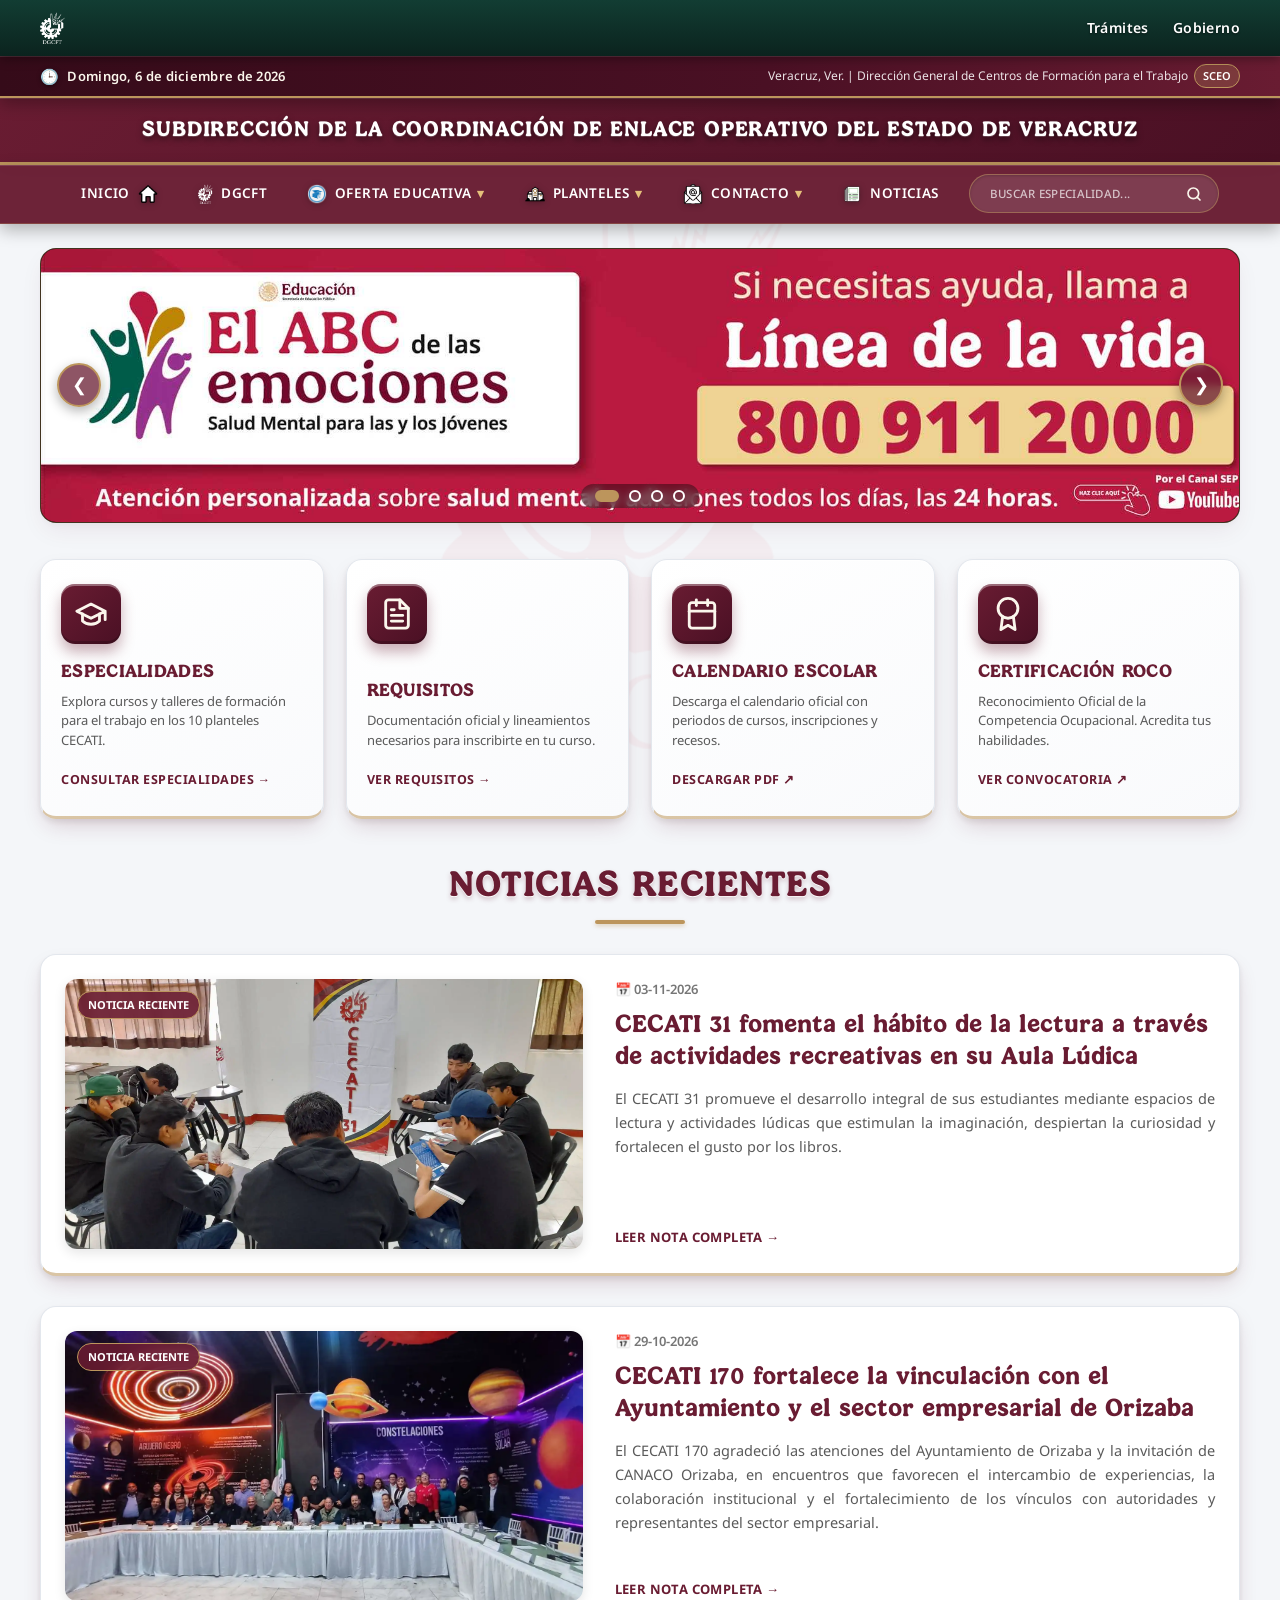
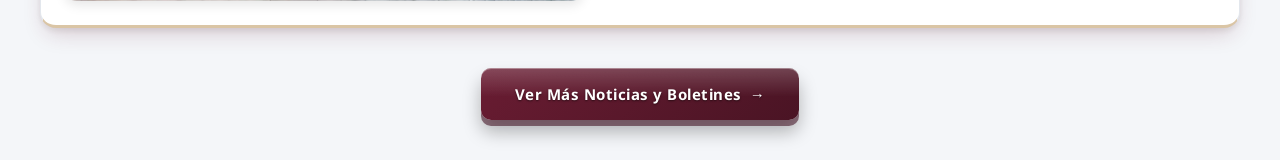
==== index.html @ ff3cc171 "Change certification PDF link to ROCO.pdf Updated the certification link from 'ROCO_2025.pdf' to 'RO" ====
<!DOCTYPE html>
<html lang="es">
<head>
    <!-- Google tag (gtag.js) -->
    <script async src="https://www.googletagmanager.com/gtag/js?id=G-FV0WM3D19C"></script>
    <script>
      window.dataLayer = window.dataLayer || [];
      function gtag(){dataLayer.push(arguments);}
      gtag('js', new Date());
      gtag('config', 'G-FV0WM3D19C', { cookie_domain: window.location.hostname });
    </script>

    <meta charset="UTF-8">
    <meta name="viewport" content="width=device-width, initial-scale=1.0">
    <meta http-equiv="Cache-Control" content="no-cache, no-store, must-revalidate">
    <meta http-equiv="Pragma" content="no-cache">
    <meta http-equiv="Expires" content="0">

    <title>SCEO Veracruz | Sitio Oficial</title>

    <meta name="description" content="Sitio oficial de la Subdirección de la Coordinación de Enlace Operativo del Estado de Veracruz. CECATI, especialidades, requisitos de inscripción, calendario escolar, boletines y capacitación para el trabajo.">
    <meta name="keywords" content="SCEO Veracruz, Subdirección de Enlace Operativo, CECATI Veracruz, DGCFT, capacitación para el trabajo, cursos Veracruz, educación tecnológica, Veracruz">
    <meta name="author" content="SCEO Veracruz">
    <meta name="robots" content="index,follow,max-image-preview:large,max-snippet:-1,max-video-preview:-1">
    <link rel="canonical" href="https://sceoveracruz.github.io/">

    <meta property="og:type" content="website">
    <meta property="og:title" content="SCEO Veracruz DGCFT | Sitio Oficial">
    <meta property="og:description" content="Sitio oficial de la Subdirección de Enlace Operativo del Estado de Veracruz.">
    <meta property="og:url" content="https://sceoveracruz.github.io/">
    <meta property="og:site_name" content="SCEO Veracruz DGCFT">

    <meta name="twitter:card" content="summary_large_image">
    <meta name="twitter:title" content="SCEO Veracruz">
    <meta name="twitter:description" content="Sitio oficial de la Subdirección de Enlace Operativo del Estado de Veracruz.">

    <meta name="theme-color" content="#611232">
    <meta name="google-site-verification" content="pKzd6z1WTxW-ym2IlUYJaFgnrPViqKvDBtAMpAHaPww">

    <link rel="icon" href="imagenes/favicon.ico">
    <link href="https://framework-gb.cdn.gob.mx/gm/v3/assets/images/favicon.ico" rel="shortcut icon">

    <!-- Tipografía institucional del SND: Noto Sans (cuerpo). Patria se reserva para encabezados con la clase .patria -->
    <link href="https://fonts.googleapis.com/css2?family=Noto+Sans:ital,wght@0,400;0,500;0,600;0,700;0,800;1,400&display=swap" rel="stylesheet">

    <!-- Estilos 3D Maestros Unificados -->
    <script>document.write('<link rel="stylesheet" href="css/index.css?v='+Math.floor(Date.now()/60000)+'">');</script>
    <script>document.write('<link rel="stylesheet" href="css/efectos-3d.css?v='+Math.floor(Date.now()/60000)+'">');</script>

    <script type="application/ld+json">
    {
        "@context":"https://schema.org",
        "@type":"GovernmentOrganization",
        "name":"SCEO Veracruz",
        "alternateName":"Subdirección de Enlace Operativo del Estado de Veracruz",
        "url":"https://sceoveracruz.github.io/",
        "logo":"https://sceoveracruz.github.io/imagenes/DGCFT.png"
    }
    </script>
</head>

<body>
    <!-- 0. Barra Fallback de Gobierno de México (Accesible y sin empalmes) -->
    <header class="gobmx-header-fallback" id="gobmx-header-fallback">
        <div class="gobmx-container">
            <a href="https://www.gob.mx/" target="_blank" rel="noopener" class="gobmx-brand">
                <img src="https://framework-gb.cdn.gob.mx/gm/v3/assets/images/gobmxlogo.svg" alt="Gobierno de México" onerror="this.onerror=null; this.src='imagenes/DGCFTB.png';">
            </a>
            <div class="gobmx-links">
                <a href="https://www.gob.mx/tramites" target="_blank" rel="noopener">Trámites</a>
                <a href="https://www.gob.mx/gobierno" target="_blank" rel="noopener">Gobierno</a>
            </div>
        </div>
    </header>

    <!-- 1. Barra Institucional de la Fecha (Posicionada debajo de Gob.mx, CERO empalmes) -->
    <div class="barra-fecha" id="barra-fecha">
        <div class="barra-fecha-container">
            <div class="fecha-hoy">
                <span class="icono-reloj">🕒</span>
                <span id="fecha-texto-dinamica">Cargando fecha...</span>
            </div>
            <div class="institucion-sede">
                <span>Veracruz, Ver. | Dirección General de Centros de Formación para el Trabajo</span>
                <span class="badge-estado">SCEO</span>
            </div>
        </div>
    </div>

    <!-- 2. Banner de Subdirección (Cabecera 3D) -->
    <div class="nav-subtitle">
        <h1>SUBDIRECCIÓN DE LA COORDINACIÓN DE ENLACE OPERATIVO DEL ESTADO DE VERACRUZ</h1>
    </div>

    <!-- 3. Barra de Navegación Principal (Con Dropdowns Persistentes y Visibles) -->
    <nav class="nav-main" aria-label="Navegación principal">
        <ul>
            <li>
                <a href="index.html" onclick="if(window.mostrarInicio){ window.mostrarInicio(); return false; }">
                    <div class="nav-item-with-icon">
                        <span>INICIO</span>
                        <img src="imagenes/inicio.png" alt="INICIO" class="nav-icon">
                    </div>
                </a>
            </li>
            <li>
                <a href="https://www.dgcft.sems.gob.mx/" target="_blank" rel="noopener">
                    <div class="nav-item-with-icon">
                        <img src="imagenes/DGCFTB.png" alt="DGCFT" class="nav-icon">
                        <span>DGCFT</span>
                    </div>
                </a>
            </li>

            <!-- OFERTA EDUCATIVA -->
            <li class="dropdown">
                <a href="#" class="dropdown-toggle" role="button" aria-haspopup="true" aria-expanded="false">
                    <div class="nav-item-with-icon">
                        <img src="imagenes/oferta.png" alt="OFERTA EDUCATIVA" class="nav-icon">
                        <span>OFERTA EDUCATIVA</span>
                    </div>
                </a>
                <!-- site.js llenará este menú dinámicamente en todas las páginas -->
                <ul class="dropdown-menu"></ul>
            </li>

            <!-- PLANTELES — site.js llena el menú dinámicamente en todas las páginas -->
            <li class="dropdown">
                <a href="#" class="dropdown-toggle" role="button" aria-haspopup="true" aria-expanded="false">
                    <div class="nav-item-with-icon">
                        <img src="imagenes/planteles.png" alt="PLANTELES" class="nav-icon">
                        <span>PLANTELES</span>
                    </div>
                </a>
                <ul class="dropdown-menu"></ul>
            </li>

            <!-- CONTACTO — site.js llena el menú dinámicamente en todas las páginas -->
            <li class="dropdown">
                <a href="#" class="dropdown-toggle" role="button" aria-haspopup="true" aria-expanded="false">
                    <div class="nav-item-with-icon">
                        <img src="imagenes/contacto.png" alt="CONTACTO" class="nav-icon">
                        <span>CONTACTO</span>
                    </div>
                </a>
                <ul class="dropdown-menu"></ul>
            </li>

            <!-- NOTICIAS -->
            <li id="nav-noticias">
                <a href="boletines.html">
                    <div class="nav-item-with-icon">
                        <img src="imagenes/noticias.png" alt="NOTICIAS" class="nav-icon">
                        <span>NOTICIAS</span>
                    </div>
                </a>
            </li>

            <!-- BUSCADOR -->
            <li class="search-container">
                <div class="search-box">
                    <input type="text" id="busqueda-especialidad" placeholder="BUSCAR ESPECIALIDAD..." autocomplete="off">
                    <button type="button" id="search-btn" aria-label="Buscar">
                        <svg width="16" height="16" viewBox="0 0 24 24" fill="none" stroke="currentColor" stroke-width="2.5" stroke-linecap="round" stroke-linejoin="round">
                            <circle cx="11" cy="11" r="8"></circle>
                            <path d="m21 21-4.35-4.35"></path>
                        </svg>
                    </button>
                </div>
                <div id="search-results" class="search-results" style="display: none;"></div>
            </li>
        </ul>
    </nav>

    <!-- 4. Marquesina Carousel Hero (100% Despejada y Visible) -->
    <div class="banner-marquesina-wrapper">
        <div class="banner-marquesina" id="banner-marquesina"></div>
    </div>

    <!-- 5. RECUADROS DE ACCESO RÁPIDO (Debajo de la Marquesina, CERO obstrucción) -->
    <section class="seccion-accesos-rapidos seccion-visible" id="seccion-accesos-rapidos">
        <div class="accesos-grid">
            <!-- 1. Especialidades -->
            <div class="tarjeta-acceso" onclick="window.mostrarEspecialidades();" role="button" tabindex="0">
                <div class="tarjeta-acceso-icono">
                    <svg width="34" height="34" viewBox="0 0 24 24" fill="none" stroke="currentColor" stroke-width="2" stroke-linecap="round" stroke-linejoin="round">
                        <path d="M22 10v6M2 10l10-5 10 5-10 5z"/>
                        <path d="M6 12v5c3 3 9 3 12 0v-5"/>
                    </svg>
                </div>
                <div class="tarjeta-acceso-info">
                    <h3>ESPECIALIDADES</h3>
                    <p>Explora cursos y talleres de formación para el trabajo en los 10 planteles CECATI.</p>
                    <span class="tarjeta-acceso-btn">Consultar Especialidades →</span>
                </div>
            </div>

            <!-- 2. Requisitos de Inscripción -->
            <div class="tarjeta-acceso" onclick="window.mostrarRequisitos();" role="button" tabindex="0">
                <div class="tarjeta-acceso-icono">
                    <svg width="34" height="34" viewBox="0 0 24 24" fill="none" stroke="currentColor" stroke-width="2" stroke-linecap="round" stroke-linejoin="round">
                        <path d="M14 2H6a2 2 0 0 0-2 2v16a2 2 0 0 0 2 2h12a2 2 0 0 0 2-2V8z"/>
                        <polyline points="14 2 14 8 20 8"/>
                        <line x1="16" y1="13" x2="8" y2="13"/>
                        <line x1="16" y1="17" x2="8" y2="17"/>
                        <polyline points="10 9 9 9 8 9"/>
                    </svg>
                </div>
                <div class="tarjeta-acceso-info">
                    <h3>REQUISITOS</h3>
                    <p>Documentación oficial y lineamientos necesarios para inscribirte en tu curso.</p>
                    <span class="tarjeta-acceso-btn">Ver Requisitos →</span>
                </div>
            </div>

            <!-- 3. Calendario Escolar -->
            <a class="tarjeta-acceso" href="Calendario_Escolar.pdf" target="_blank" rel="noopener">
                <div class="tarjeta-acceso-icono">
                    <svg width="34" height="34" viewBox="0 0 24 24" fill="none" stroke="currentColor" stroke-width="2" stroke-linecap="round" stroke-linejoin="round">
                        <rect x="3" y="4" width="18" height="18" rx="2" ry="2"/>
                        <line x1="16" y1="2" x2="16" y2="6"/>
                        <line x1="8" y1="2" x2="8" y2="6"/>
                        <line x1="3" y1="10" x2="21" y2="10"/>
                    </svg>
                </div>
                <div class="tarjeta-acceso-info">
                    <h3>CALENDARIO ESCOLAR</h3>
                    <p>Descarga el calendario oficial con periodos de cursos, inscripciones y recesos.</p>
                    <span class="tarjeta-acceso-btn">Descargar PDF ↗</span>
                </div>
            </a>

            <!-- 4. Certificación  -->
            <a class="tarjeta-acceso" href="ROCO.pdf" target="_blank" rel="noopener">
                <div class="tarjeta-acceso-icono">
                    <svg width="34" height="34" viewBox="0 0 24 24" fill="none" stroke="currentColor" stroke-width="2" stroke-linecap="round" stroke-linejoin="round">
                        <circle cx="12" cy="8" r="7"/>
                        <polyline points="8.21 13.89 7 23 12 20 17 23 15.79 13.88"/>
                    </svg>
                </div>
                <div class="tarjeta-acceso-info">
                    <h3>CERTIFICACIÓN ROCO</h3>
                    <p>Reconocimiento Oficial de la Competencia Ocupacional. Acredita tus habilidades.</p>
                    <span class="tarjeta-acceso-btn">Ver Convocatoria ↗</span>
                </div>
            </a>
        </div>
    </section>

    <!-- 6. Contenedor Principal de Contenido -->
    <main class="main-content">
        <!-- 6.1 Noticias Recientes en Inicio -->
        <div id="contenido-principal" class="seccion-visible">
            <div class="seccion-titulo-container">
                <h2>Noticias Recientes</h2>
            </div>

            <div id="contenedor-noticias-index">
                <!-- Se generan dinámicamente desde boletines.js (al dar clic abre la nota directa) -->
            </div>

            <div style="text-align: center; margin: 40px 0 20px;">
                <a href="boletines.html" class="btn-ver-mas-noticias">
                    <span>Ver Más Noticias y Boletines</span>
                    <span>→</span>
                </a>
            </div>
        </div>

        <!-- 6.2 Vista de Detalle de Noticia (Sin Redirigir a Boletines) -->
        <div id="noticia-detalle" style="display: none;">
            <!-- Contenido dinámico generado por mostrarDetalleNoticia() -->
        </div>

        <!-- 6.3 Modal Lightbox para Ampliar Fotografías -->
        <div id="modal-imagen" style="display: none; position: fixed; top: 0; left: 0; width: 100%; height: 100%; z-index: 10090; justify-content: center; align-items: center; cursor: pointer;" onclick="window.cerrarModalImagen()">
            <img id="modal-img" src="" alt="Imagen ampliada" style="max-width: 90%; max-height: 90%; object-fit: contain; border-radius: 12px;">
        </div>

        <!-- 6.4 Contenido de Especialidades -->
        <div id="especialidades-contenido" class="seccion-oculta">
            <div class="seccion-titulo-container">
                <h2>Oferta de Especialidades</h2>
            </div>
<div class="especialidades-grid">
                <!-- Columna 1 -->
                <div class="especialidad-item">
                    <img loading="lazy" src="imagenes/administracion.png" alt="Administración" class="especialidad-imagen" onclick="togglePlanteles('planteles-administracion')" style="cursor: pointer;">
                    <div class="especialidad-header" onclick="togglePlanteles('planteles-administracion')">
                        <h3>Administración</h3>
                    </div>
                    <div id="planteles-administracion" class="planteles-list planteles-oculto">
                        <div class="plantel-item"><strong>CECATI 31</strong><br>Coatzacoalcos</div>
                        <div class="plantel-item"><strong>CECATI 33</strong><br>Río Blanco</div>
                        <div class="plantel-item"><strong>CECATI 42</strong><br>Veracruz</div>
                        <div class="plantel-item"><strong>CECATI 49</strong><br>Córdoba</div>
                        <div class="plantel-item"><strong>CECATI 72</strong><br>Cosoleacaque</div>
                        <div class="plantel-item"><strong>CECATI 103</strong><br>Poza Rica</div>
                        <div class="plantel-item"><strong>CECATI 151</strong><br>Xalapa</div>
                        <div class="plantel-item"><strong>CECATI 159</strong><br>Tlacotalpan</div>
                        <div class="plantel-item"><strong>CECATI 168</strong><br>Camerino Z. Mendoza</div>
                        <div class="plantel-item"><strong>CECATI 170</strong><br>Orizaba</div>
                    </div>
                </div>
                
                <div class="especialidad-item">
                    <img loading="lazy" src="imagenes/alimentos.png" alt="Alimentos y bebidas" class="especialidad-imagen" onclick="togglePlanteles('planteles-alimentos')" style="cursor: pointer;">
                    <div class="especialidad-header" onclick="togglePlanteles('planteles-alimentos')">
                        <h3>Alimentos y bebidas</h3>
                    </div>
                    <div id="planteles-alimentos" class="planteles-list planteles-oculto">
                        <div class="plantel-item"><strong>CECATI 42</strong><br>Veracruz</div>
                        <div class="plantel-item"><strong>CECATI 103</strong><br>Poza Rica</div>
                        <div class="plantel-item"><strong>CECATI 151</strong><br>Xalapa</div>
                        <div class="plantel-item"><strong>CECATI 159</strong><br>Tlacotalpan</div>
                        <div class="plantel-item"><strong>CECATI 168</strong><br>Camerino Z. Mendoza</div>
                        <div class="plantel-item"><strong>CECATI 170</strong><br>Orizaba</div>
                    </div>
                </div>
                
                <div class="especialidad-item">
                    <img loading="lazy" src="imagenes/contabilidad.png" alt="Aplicación de normas y proced.contables y fiscales" class="especialidad-imagen" onclick="togglePlanteles('planteles-normas')" style="cursor: pointer;">
                    <div class="especialidad-header" onclick="togglePlanteles('planteles-normas')">
                        <h3>Aplicación de normas y proced.contables y fiscales</h3>
                    </div>
                    <div id="planteles-normas" class="planteles-list planteles-oculto">
                        <div class="plantel-item"><strong>CECATI 42</strong><br>Veracruz</div>
                        <div class="plantel-item"><strong>CECATI 72</strong><br>Cosoleacaque</div>
                        <div class="plantel-item"><strong>CECATI 103</strong><br>Poza Rica</div>
                        <div class="plantel-item"><strong>CECATI 151</strong><br>Xalapa</div>
                        <div class="plantel-item"><strong>CECATI 168</strong><br>Camerino Z. Mendoza</div>
                        <div class="plantel-item"><strong>CECATI 170</strong><br>Orizaba</div>
                    </div>
                </div>
                
                <div class="especialidad-item">
                    <img loading="lazy" src="imagenes/graficas.png" alt="Artes gráficas" class="especialidad-imagen" onclick="togglePlanteles('planteles-artes-graficas')" style="cursor: pointer;">
                    <div class="especialidad-header" onclick="togglePlanteles('planteles-artes-graficas')">
                        <h3>Artes gráficas</h3>
                    </div>
                    <div id="planteles-artes-graficas" class="planteles-list planteles-oculto">
                        <div class="plantel-item"><strong>CECATI 42</strong><br>Veracruz</div>
                        <div class="plantel-item"><strong>CECATI 151</strong><br>Xalapa</div>
                        <div class="plantel-item"><strong>CECATI 168</strong><br>Camerino Z. Mendoza</div>
                        <div class="plantel-item"><strong>CECATI 170</strong><br>Orizaba</div>
                    </div>
                </div>
                
                <div class="especialidad-item">
                    <img loading="lazy" src="imagenes/textil.png" alt="Artesanías con fibras textiles" class="especialidad-imagen" onclick="togglePlanteles('planteles-fibras-textiles')" style="cursor: pointer;">
                    <div class="especialidad-header" onclick="togglePlanteles('planteles-fibras-textiles')">
                        <h3>Artesanías con fibras textiles</h3>
                    </div>
                    <div id="planteles-fibras-textiles" class="planteles-list planteles-oculto">
                        <div class="plantel-item"><strong>CECATI 151</strong><br>Xalapa</div>
                        <div class="plantel-item"><strong>CECATI 159</strong><br>Tlacotalpan</div>
                        <div class="plantel-item"><strong>CECATI 168</strong><br>Camerino Z. Mendoza</div>
                    </div>
                </div>
                
                <div class="especialidad-item">
                    <img loading="lazy" src="imagenes/pinturas.png" alt="Artesanías con pastas, pinturas y acabados" class="especialidad-imagen" onclick="togglePlanteles('planteles-pastas-pinturas')" style="cursor: pointer;">
                    <div class="especialidad-header" onclick="togglePlanteles('planteles-pastas-pinturas')">
                        <h3>Artesanías con pastas, pinturas y acabados</h3>
                    </div>
                    <div id="planteles-pastas-pinturas" class="planteles-list planteles-oculto">
                        <div class="plantel-item"><strong>CECATI 151</strong><br>Xalapa</div>
                        <div class="plantel-item"><strong>CECATI 159</strong><br>Tlacotalpan</div>
                        <div class="plantel-item"><strong>CECATI 168</strong><br>Camerino Z. Mendoza</div>
                    </div>
                </div>
                
                <div class="especialidad-item">
                    <img loading="lazy" src="imagenes/metalicas.png" alt="Artesanías metálicas" class="especialidad-imagen" onclick="togglePlanteles('planteles-artesanias-metalicas')" style="cursor: pointer;">
                    <div class="especialidad-header" onclick="togglePlanteles('planteles-artesanias-metalicas')">
                        <h3>Artesanías metálicas</h3>
                    </div>
                    <div id="planteles-artesanias-metalicas" class="planteles-list planteles-oculto">
                        <div class="plantel-item"><strong>CECATI 151</strong><br>Xalapa</div>
                        <div class="plantel-item"><strong>CECATI 168</strong><br>Camerino Z. Mendoza</div>
                    </div>
                </div>
                
                <div class="especialidad-item">
                    <img loading="lazy" src="imagenes/educativa.png" alt="Asistencia educativa inicial y preescolar" class="especialidad-imagen" onclick="togglePlanteles('planteles-asistencia-educativa')" style="cursor: pointer;">
                    <div class="especialidad-header" onclick="togglePlanteles('planteles-asistencia-educativa')">
                        <h3>Asistencia educativa inicial y preescolar</h3>
                    </div>
                    <div id="planteles-asistencia-educativa" class="planteles-list planteles-oculto">
                        <div class="plantel-item"><strong>CECATI 42</strong><br>Veracruz</div>
                        <div class="plantel-item"><strong>CECATI 151</strong><br>Xalapa</div>
                        <div class="plantel-item"><strong>CECATI 168</strong><br>Camerino Z. Mendoza</div>
                    </div>
                </div>
                
                <div class="especialidad-item">
                    <img loading="lazy" src="imagenes/ejecutiva.png" alt="Asistencia ejecutiva" class="especialidad-imagen" onclick="togglePlanteles('planteles-asistencia-ejecutiva')" style="cursor: pointer;">
                    <div class="especialidad-header" onclick="togglePlanteles('planteles-asistencia-ejecutiva')">
                        <h3>Asistencia ejecutiva</h3>
                    </div>
                    <div id="planteles-asistencia-ejecutiva" class="planteles-list planteles-oculto">
                        <div class="plantel-item"><strong>CECATI 42</strong><br>Veracruz</div>
                        <div class="plantel-item"><strong>CECATI 151</strong><br>Xalapa</div>
                        <div class="plantel-item"><strong>CECATI 168</strong><br>Camerino Z. Mendoza</div>
                    </div>
                </div>
                
                <div class="especialidad-item">
                    <img loading="lazy" src="imagenes/adultos.png" alt="Atención integral a personas adultas mayores" class="especialidad-imagen" onclick="togglePlanteles('planteles-atencion-adultos-mayores')" style="cursor: pointer;">
                    <div class="especialidad-header" onclick="togglePlanteles('planteles-atencion-adultos-mayores')">
                        <h3>Atención integral a personas adultas mayores</h3>
                    </div>
                    <div id="planteles-atencion-adultos-mayores" class="planteles-list planteles-oculto">
                        <div class="plantel-item"><strong>CECATI 42</strong><br>Veracruz</div>
                        <div class="plantel-item"><strong>CECATI 151</strong><br>Xalapa</div>
                        <div class="plantel-item"><strong>CECATI 168</strong><br>Camerino Z. Mendoza</div>
                    </div>
                </div>
                
                <div class="especialidad-item">
                    <img loading="lazy" src="imagenes/discapacidad.png" alt="Atención integral a personas con discapacidad" class="especialidad-imagen" onclick="togglePlanteles('planteles-atencion-discapacidad')" style="cursor: pointer;">
                    <div class="especialidad-header" onclick="togglePlanteles('planteles-atencion-discapacidad')">
                        <h3>Atención integral a personas con discapacidad</h3>
                    </div>
                    <div id="planteles-atencion-discapacidad" class="planteles-list planteles-oculto">
                        <div class="plantel-item"><strong>CECATI 42</strong><br>Veracruz</div>
                        <div class="plantel-item"><strong>CECATI 151</strong><br>Xalapa</div>
                        <div class="plantel-item"><strong>CECATI 168</strong><br>Camerino Z. Mendoza</div>
                    </div>
                </div>
                
                <div class="especialidad-item">
                    <img loading="lazy" src="imagenes/enfermeria.png" alt="Auxiliar de enfermería" class="especialidad-imagen" onclick="togglePlanteles('planteles-auxiliar-enfermeria')" style="cursor: pointer;">
                    <div class="especialidad-header" onclick="togglePlanteles('planteles-auxiliar-enfermeria')">
                        <h3>Auxiliar de enfermería</h3>
                    </div>
                    <div id="planteles-auxiliar-enfermeria" class="planteles-list planteles-oculto">
                        <div class="plantel-item"><strong>CECATI 42</strong><br>Veracruz</div>
                        <div class="plantel-item"><strong>CECATI 151</strong><br>Xalapa</div>
                        <div class="plantel-item"><strong>CECATI 168</strong><br>Camerino Z. Mendoza</div>
                    </div>
                </div>
                
                <div class="especialidad-item">
                    <img loading="lazy" src="imagenes/confeccion.png" alt="Confección de prendas de vestir" class="especialidad-imagen" onclick="togglePlanteles('planteles-confeccion-prendas')" style="cursor: pointer;">
                    <div class="especialidad-header" onclick="togglePlanteles('planteles-confeccion-prendas')">
                        <h3>Confección de prendas de vestir</h3>
                    </div>
                    <div id="planteles-confeccion-prendas" class="planteles-list planteles-oculto">
                        <div class="plantel-item"><strong>CECATI 42</strong><br>Veracruz</div>
                        <div class="plantel-item"><strong>CECATI 151</strong><br>Xalapa</div>
                        <div class="plantel-item"><strong>CECATI 159</strong><br>Tlacotalpan</div>
                        <div class="plantel-item"><strong>CECATI 168</strong><br>Camerino Z. Mendoza</div>
                    </div>
                </div>
                
                <div class="especialidad-item">
                    <img loading="lazy" src="imagenes/cosmetologia.png" alt="Cuidados cosmetológicos faciales y corporales" class="especialidad-imagen" onclick="togglePlanteles('planteles-cuidados-cosmetologicos')" style="cursor: pointer;">
                    <div class="especialidad-header" onclick="togglePlanteles('planteles-cuidados-cosmetologicos')">
                        <h3>Cuidados cosmetológicos faciales y corporales</h3>
                    </div>
                    <div id="planteles-cuidados-cosmetologicos" class="planteles-list planteles-oculto">
                        <div class="plantel-item"><strong>CECATI 151</strong><br>Xalapa</div>
                        <div class="plantel-item"><strong>CECATI 159</strong><br>Tlacotalpan</div>
                        <div class="plantel-item"><strong>CECATI 168</strong><br>Camerino Z. Mendoza</div>
                    </div>
                </div>
                
                <div class="especialidad-item">
                    <img loading="lazy" src="imagenes/carroceria.png" alt="Diseño e imagen de la carrocería" class="especialidad-imagen" onclick="togglePlanteles('planteles-diseno-carroceria')" style="cursor: pointer;">
                    <div class="especialidad-header" onclick="togglePlanteles('planteles-diseno-carroceria')">
                        <h3>Diseño e imagen de la carrocería</h3>
                    </div>
                    <div id="planteles-diseno-carroceria" class="planteles-list planteles-oculto">
                        <div class="plantel-item"><strong>CECATI 31</strong><br>Coatzacoalcos</div>
                        <div class="plantel-item"><strong>CECATI 33</strong><br>Río Blanco</div>
                        <div class="plantel-item"><strong>CECATI 42</strong><br>Veracruz</div>
                        <div class="plantel-item"><strong>CECATI 49</strong><br>Córdoba</div>
                        <div class="plantel-item"><strong>CECATI 151</strong><br>Xalapa</div>
                        <div class="plantel-item"><strong>CECATI 168</strong><br>Camerino Z. Mendoza</div>
                        <div class="plantel-item"><strong>CECATI 170</strong><br>Orizaba</div>
                    </div>
                </div>
                
                <div class="especialidad-item">
                    <img loading="lazy" src="imagenes/moda.png" alt="Diseño de moda" class="especialidad-imagen" onclick="togglePlanteles('planteles-diseno-moda')" style="cursor: pointer;">
                    <div class="especialidad-header" onclick="togglePlanteles('planteles-diseno-moda')">
                        <h3>Diseño de moda</h3>
                    </div>
                    <div id="planteles-diseno-moda" class="planteles-list planteles-oculto">
                        <div class="plantel-item"><strong>CECATI 151</strong><br>Xalapa</div>
                        <div class="plantel-item"><strong>CECATI 159</strong><br>Tlacotalpan</div>
                        <div class="plantel-item"><strong>CECATI 168</strong><br>Camerino Z. Mendoza</div>
                    </div>
                </div>
                
                <div class="especialidad-item">
                    <img loading="lazy" src="imagenes/muebles.png" alt="Diseño y fabricación de muebles de madera" class="especialidad-imagen" onclick="togglePlanteles('planteles-muebles-madera')" style="cursor: pointer;">
                    <div class="especialidad-header" onclick="togglePlanteles('planteles-muebles-madera')">
                        <h3>Diseño y fabricación de muebles de madera</h3>
                    </div>
                    <div id="planteles-muebles-madera" class="planteles-list planteles-oculto">
                        <div class="plantel-item"><strong>CECATI 151</strong><br>Xalapa</div>
                        <div class="plantel-item"><strong>CECATI 168</strong><br>Camerino Z. Mendoza</div>
                    </div>
                </div>
                
                <!-- Columna 2 -->
                <div class="especialidad-item">
                    <img loading="lazy" src="imagenes/dibujo.png" alt="Elaboración de dibujos arquitectónico e industrial" class="especialidad-imagen" onclick="togglePlanteles('planteles-dibujos-arquitectonicos')" style="cursor: pointer;">
                    <div class="especialidad-header" onclick="togglePlanteles('planteles-dibujos-arquitectonicos')">
                        <h3>Elaboración de dibujos arquitectónico e industrial</h3>
                    </div>
                    <div id="planteles-dibujos-arquitectonicos" class="planteles-list planteles-oculto">
                        <div class="plantel-item"><strong>CECATI 42</strong><br>Veracruz</div>
                        <div class="plantel-item"><strong>CECATI 151</strong><br>Xalapa</div>
                        <div class="plantel-item"><strong>CECATI 168</strong><br>Camerino Z. Mendoza</div>
                    </div>
                </div>
                
                <div class="especialidad-item">
                    <img loading="lazy" src="imagenes/artesanias.png" alt="Elaboración y restauración de artesanías de madera" class="especialidad-imagen" onclick="togglePlanteles('planteles-artesanias-madera')" style="cursor: pointer;">
                    <div class="especialidad-header" onclick="togglePlanteles('planteles-artesanias-madera')">
                        <h3>Elaboración y restauración de artesanías de madera</h3>
                    </div>
                    <div id="planteles-artesanias-madera" class="planteles-list planteles-oculto">
                        <div class="plantel-item"><strong>CECATI 151</strong><br>Xalapa</div>
                        <div class="plantel-item"><strong>CECATI 168</strong><br>Camerino Z. Mendoza</div>
                    </div>
                </div>
                
                <div class="especialidad-item">
                    <img loading="lazy" src="imagenes/estilismo.png" alt="Estilismo y diseño de imagen" class="especialidad-imagen" onclick="togglePlanteles('planteles-estilismo-diseno')" style="cursor: pointer;">
                    <div class="especialidad-header" onclick="togglePlanteles('planteles-estilismo-diseno')">
                        <h3>Estilismo y diseño de imagen</h3>
                    </div>
                    <div id="planteles-estilismo-diseno" class="planteles-list planteles-oculto">
                        <div class="plantel-item"><strong>CECATI 151</strong><br>Xalapa</div>
                        <div class="plantel-item"><strong>CECATI 168</strong><br>Camerino Z. Mendoza</div>
                    </div>
                </div>
                
                <div class="especialidad-item">
                    <img loading="lazy" src="imagenes/expresion.png" alt="Expresión gráfica digital" class="especialidad-imagen" onclick="togglePlanteles('planteles-expresion-digital')" style="cursor: pointer;">
                    <div class="especialidad-header" onclick="togglePlanteles('planteles-expresion-digital')">
                        <h3>Expresión gráfica digital</h3>
                    </div>
                    <div id="planteles-expresion-digital" class="planteles-list planteles-oculto">
                        <div class="plantel-item"><strong>CECATI 42</strong><br>Veracruz</div>
                        <div class="plantel-item"><strong>CECATI 151</strong><br>Xalapa</div>
                        <div class="plantel-item"><strong>CECATI 168</strong><br>Camerino Z. Mendoza</div>
                    </div>
                </div>
                
                <div class="especialidad-item">
                    <img loading="lazy" src="imagenes/turismo.png" alt="Gestión y venta de servicios turísticos" class="especialidad-imagen" onclick="togglePlanteles('planteles-gestion-turismo')" style="cursor: pointer;">
                    <div class="especialidad-header" onclick="togglePlanteles('planteles-gestion-turismo')">
                        <h3>Gestión y venta de servicios turísticos</h3>
                    </div>
                    <div id="planteles-gestion-turismo" class="planteles-list planteles-oculto">
                        <div class="plantel-item"><strong>CECATI 42</strong><br>Veracruz</div>
                        <div class="plantel-item"><strong>CECATI 151</strong><br>Xalapa</div>
                        <div class="plantel-item"><strong>CECATI 168</strong><br>Camerino Z. Mendoza</div>
                    </div>
                </div>
                
                <div class="especialidad-item">
                    <img loading="lazy" src="imagenes/hoteleria.png" alt="Hotelería" class="especialidad-imagen" onclick="togglePlanteles('planteles-hoteleria')" style="cursor: pointer;">
                    <div class="especialidad-header" onclick="togglePlanteles('planteles-hoteleria')">
                        <h3>Hotelería</h3>
                    </div>
                    <div id="planteles-hoteleria" class="planteles-list planteles-oculto">
                        <div class="plantel-item"><strong>CECATI 42</strong><br>Veracruz</div>
                        <div class="plantel-item"><strong>CECATI 151</strong><br>Xalapa</div>
                        <div class="plantel-item"><strong>CECATI 168</strong><br>Camerino Z. Mendoza</div>
                    </div>
                </div>
                
                <div class="especialidad-item">
                    <img loading="lazy" src="imagenes/informatica.png" alt="Informática" class="especialidad-imagen" onclick="togglePlanteles('planteles-informatica')" style="cursor: pointer;">
                    <div class="especialidad-header" onclick="togglePlanteles('planteles-informatica')">
                        <h3>Informática</h3>
                    </div>
                    <div id="planteles-informatica" class="planteles-list planteles-oculto">
                        <div class="plantel-item"><strong>CECATI 31</strong><br>Coatzacoalcos</div>
                        <div class="plantel-item"><strong>CECATI 33</strong><br>Río Blanco</div>
                        <div class="plantel-item"><strong>CECATI 42</strong><br>Veracruz</div>
                        <div class="plantel-item"><strong>CECATI 49</strong><br>Córdoba</div>
                        <div class="plantel-item"><strong>CECATI 72</strong><br>Cosoleacaque</div>
                        <div class="plantel-item"><strong>CECATI 103</strong><br>Poza Rica</div>
                        <div class="plantel-item"><strong>CECATI 151</strong><br>Xalapa</div>
                        <div class="plantel-item"><strong>CECATI 159</strong><br>Tlacotalpan</div>
                        <div class="plantel-item"><strong>CECATI 168</strong><br>Camerino Z. Mendoza</div>
                        <div class="plantel-item"><strong>CECATI 170</strong><br>Orizaba</div>
                    </div>
                </div>

                <div class="especialidad-item">
                    <img loading="lazy" src="imagenes/ingles.png" alt="ingles" class="especialidad-imagen" onclick="togglePlanteles('planteles-ingles')" style="cursor: pointer;">
                    <div class="especialidad-header" onclick="togglePlanteles('planteles-ingles')">
                        <h3>Inglés</h3>
                    </div>
                    <div id="planteles-ingles" class="planteles-list planteles-oculto">
                        <div class="plantel-item"><strong>CECATI 42</strong><br>Veracruz</div>
                        <div class="plantel-item"><strong>CECATI 151</strong><br>Xalapa</div>
                        <div class="plantel-item"><strong>CECATI 168</strong><br>Camerino Z. Mendoza</div>
                    </div>
                </div>
                
                <div class="especialidad-item">
                    <img loading="lazy" src="imagenes/electronico.png" alt="Mantenimiento al sistema electrónico automotriz" class="especialidad-imagen" onclick="togglePlanteles('planteles-mantenimiento-electronico')" style="cursor: pointer;">
                    <div class="especialidad-header" onclick="togglePlanteles('planteles-mantenimiento-electronico')">
                        <h3>Mantenimiento al sistema electrónico automotriz</h3>
                    </div>
                    <div id="planteles-mantenimiento-electronico" class="planteles-list planteles-oculto">
                        <div class="plantel-item"><strong>CECATI 31</strong><br>Coatzacoalcos</div>
                        <div class="plantel-item"><strong>CECATI 33</strong><br>Río Blanco</div>
                        <div class="plantel-item"><strong>CECATI 42</strong><br>Veracruz</div>
                        <div class="plantel-item"><strong>CECATI 151</strong><br>Xalapa</div>
                        <div class="plantel-item"><strong>CECATI 168</strong><br>Camerino Z. Mendoza</div>
                        <div class="plantel-item"><strong>CECATI 170</strong><br>Orizaba</div>
                    </div>
                </div>
                
                <div class="especialidad-item">
                    <img loading="lazy" src="imagenes/electromecanico.png" alt="Mantenimiento electromecánico del automóvil" class="especialidad-imagen" onclick="togglePlanteles('planteles-mantenimiento-electromecanico')" style="cursor: pointer;">
                    <div class="especialidad-header" onclick="togglePlanteles('planteles-mantenimiento-electromecanico')">
                        <h3>Mantenimiento electromecánico del automóvil</h3>
                    </div>
                    <div id="planteles-mantenimiento-electromecanico" class="planteles-list planteles-oculto">
                        <div class="plantel-item"><strong>CECATI 31</strong><br>Coatzacoalcos</div>
                        <div class="plantel-item"><strong>CECATI 33</strong><br>Río Blanco</div>
                        <div class="plantel-item"><strong>CECATI 42</strong><br>Veracruz</div>
                        <div class="plantel-item"><strong>CECATI 49</strong><br>Córdoba</div>
                        <div class="plantel-item"><strong>CECATI 151</strong><br>Xalapa</div>
                        <div class="plantel-item"><strong>CECATI 168</strong><br>Camerino Z. Mendoza</div>
                        <div class="plantel-item"><strong>CECATI 170</strong><br>Orizaba</div>
                    </div>
                </div>
                
                <div class="especialidad-item">
                    <img loading="lazy" src="imagenes/maquinas.png" alt="Máquinas-Herramienta" class="especialidad-imagen" onclick="togglePlanteles('planteles-maquinas-herramienta')" style="cursor: pointer;">
                    <div class="especialidad-header" onclick="togglePlanteles('planteles-maquinas-herramienta')">
                        <h3>Máquinas-Herramienta</h3>
                    </div>
                    <div id="planteles-maquinas-herramienta" class="planteles-list planteles-oculto">
                        <div class="plantel-item"><strong>CECATI 33</strong><br>Río Blanco</div>
                        <div class="plantel-item"><strong>CECATI 49</strong><br>Córdoba</div>
                        <div class="plantel-item"><strong>CECATI 151</strong><br>Xalapa</div>
                        <div class="plantel-item"><strong>CECATI 168</strong><br>Camerino Z. Mendoza</div>
                    </div>
                </div>
                
                <div class="especialidad-item">
                    <img loading="lazy" src="imagenes/diesel.png" alt="Mecánica diésel" class="especialidad-imagen" onclick="togglePlanteles('planteles-mecanica-diesel')" style="cursor: pointer;">
                    <div class="especialidad-header" onclick="togglePlanteles('planteles-mecanica-diesel')">
                        <h3>Mecánica diésel</h3>
                    </div>
                    <div id="planteles-mecanica-diesel" class="planteles-list planteles-oculto">
                        <div class="plantel-item"><strong>CECATI 31</strong><br>Coatzacoalcos</div>
                        <div class="plantel-item"><strong>CECATI 33</strong><br>Río Blanco</div>
                        <div class="plantel-item"><strong>CECATI 42</strong><br>Veracruz</div>
                        <div class="plantel-item"><strong>CECATI 151</strong><br>Xalapa</div>
                        <div class="plantel-item"><strong>CECATI 168</strong><br>Camerino Z. Mendoza</div>
                        <div class="plantel-item"><strong>CECATI 170</strong><br>Orizaba</div>
                    </div>
                </div>
                
                <div class="especialidad-item">
                    <img loading="lazy" src="imagenes/refri.png" alt="Refrigeración y aire acondicionado" class="especialidad-imagen" onclick="togglePlanteles('planteles-refrigeracion-aire-acondicionado')" style="cursor: pointer;">
                    <div class="especialidad-header" onclick="togglePlanteles('planteles-refrigeracion-aire-acondicionado')">
                        <h3>Refrigeración y aire acondicionado</h3>
                    </div>
                    <div id="planteles-refrigeracion-aire-acondicionado" class="planteles-list planteles-oculto">
                        <div class="plantel-item"><strong>CECATI 31</strong><br>Coatzacoalcos</div>
                        <div class="plantel-item"><strong>CECATI 33</strong><br>Río Blanco</div>
                        <div class="plantel-item"><strong>CECATI 42</strong><br>Veracruz</div>
                        <div class="plantel-item"><strong>CECATI 151</strong><br>Xalapa</div>
                        <div class="plantel-item"><strong>CECATI 168</strong><br>Camerino Z. Mendoza</div>
                        <div class="plantel-item"><strong>CECATI 170</strong><br>Orizaba</div>
                    </div>
                </div>
                
                <div class="especialidad-item">
                    <img loading="lazy" src="imagenes/sastre.png" alt="Sastrería" class="especialidad-imagen" onclick="togglePlanteles('planteles-sastreria')" style="cursor: pointer;">
                    <div class="especialidad-header" onclick="togglePlanteles('planteles-sastreria')">
                        <h3>Sastrería</h3>
                    </div>
                    <div id="planteles-sastreria" class="planteles-list planteles-oculto">
                        <div class="plantel-item"><strong>CECATI 151</strong><br>Xalapa</div>
                        <div class="plantel-item"><strong>CECATI 159</strong><br>Tlacotalpan</div>
                        <div class="plantel-item"><strong>CECATI 168</strong><br>Camerino Z. Mendoza</div>
                    </div>
                </div>
                
                <div class="especialidad-item">
                    <img loading="lazy" src="imagenes/soldadura.png" alt="Soldadura y pailería" class="especialidad-imagen" onclick="togglePlanteles('planteles-soldadura-paileria')" style="cursor: pointer;">
                    <div class="especialidad-header" onclick="togglePlanteles('planteles-soldadura-paileria')">
                        <h3>Soldadura y pailería</h3>
                    </div>
                    <div id="planteles-soldadura-paileria" class="planteles-list planteles-oculto">
                        <div class="plantel-item"><strong>CECATI 33</strong><br>Río Blanco</div>
                        <div class="plantel-item"><strong>CECATI 49</strong><br>Córdoba</div>
                        <div class="plantel-item"><strong>CECATI 151</strong><br>Xalapa</div>
                        <div class="plantel-item"><strong>CECATI 168</strong><br>Camerino Z. Mendoza</div>
                    </div>
                </div>
                
                <div class="especialidad-item">
                    <img loading="lazy" src="imagenes/electrica.png" alt="Soporte a instalac. eléctricas y motores eléctricos" class="especialidad-imagen" onclick="togglePlanteles('planteles-soporte-electricos')" style="cursor: pointer;">
                    <div class="especialidad-header" onclick="togglePlanteles('planteles-soporte-electricos')">
                        <h3>Soporte a instalac. eléctricas y motores eléctricos</h3>
                    </div>
                    <div id="planteles-soporte-electricos" class="planteles-list planteles-oculto">
                        <div class="plantel-item"><strong>CECATI 33</strong><br>Río Blanco</div>
                        <div class="plantel-item"><strong>CECATI 49</strong><br>Córdoba</div>
                        <div class="plantel-item"><strong>CECATI 151</strong><br>Xalapa</div>
                        <div class="plantel-item"><strong>CECATI 168</strong><br>Camerino Z. Mendoza</div>
                    </div>
                </div>
                
                <div class="especialidad-item">
                    <img loading="lazy" src="imagenes/soporte.png" alt="Soporte técnico a equipos y sistemas computacionales" class="especialidad-imagen" onclick="togglePlanteles('planteles-soporte-computacionales')" style="cursor: pointer;">
                    <div class="especialidad-header" onclick="togglePlanteles('planteles-soporte-computacionales')">
                        <h3>Soporte técnico a equipos y sistemas computacionales</h3>
                    </div>
                    <div id="planteles-soporte-computacionales" class="planteles-list planteles-oculto">
                        <div class="plantel-item"><strong>CECATI 42</strong><br>Veracruz</div>
                        <div class="plantel-item"><strong>CECATI 151</strong><br>Xalapa</div>
                        <div class="plantel-item"><strong>CECATI 168</strong><br>Camerino Z. Mendoza</div>
                    </div>
                </div>
            </div>
        </div>
        


        <!-- 6.5 Contenido de Requisitos de Inscripción -->
        <div id="requisitos-inscripcion" style="display: none;">
            <div class="requisitos-card-3d">
                <h2>🎓 Todo lo que necesitas saber para inscribirte</h2>
                
                <h3>📌 Requisitos de inscripción</h3>
                <p>Para formar parte de nuestros cursos, solo necesitas presentar la siguiente documentación:</p>
                <ul>
                    <li>Copia certificada del acta de nacimiento o documento legal equivalente</li>
                    <li>Constancia de la Clave Única de Registro de Población (CURP)</li>
                    <li>Comprobante de pago de derechos</li>
                </ul>
                
                <h3>⏱️ Duración de los cursos</h3>
                <p>Nuestros programas están diseñados para adaptarse a tus tiempos:</p>
                <ul>
                    <li>Duración: entre 40 y 600 horas</li>
                    <li>Periodo estimado: de 3 a 6 meses</li>
                </ul>
                <p>Esto permite una formación práctica, eficiente y enfocada en el desarrollo de habilidades reales.</p>
                
                <h3>📅 Inicio de cursos</h3>
                <p>Cada centro educativo (CECATI) organiza su propio calendario.</p>
                <p>👉 Te recomendamos consultar directamente en el plantel de tu interés para conocer fechas específicas de inicio.</p>
                
                <h3>👨‍🏫 Calidad académica</h3>
                <p>Contamos con profesores altamente capacitados y especialistas en cada área de formación con enfoque práctico y actualizado.</p>
                
                <h3>📜 Certificación oficial</h3>
                <p>Al concluir y acreditar tu curso, recibirás un <strong>Diploma oficial avalado por la SEP</strong> que respalda tus conocimientos en todo el país.</p>
                
                <div style="text-align: center; margin-top: 30px;">
                    <button type="button" class="btn-regresar-3d" onclick="window.mostrarInicio()">
                        ← Regresar al Inicio
                    </button>
                </div>
            </div>
        </div>

        <!-- 6.6 Contenido de Información del Plantel -->
        <div id="plantel-info" style="display: none;">
            <div id="plantel-detalle"></div>
        </div>

        <!-- 6.7 Contenido de Información de Especialidad -->
        <div id="especialidad-info" style="display: none;">
            <div id="especialidad-detalle"></div>
        </div>
    </main>

    <!-- Scripts Modulares Unificados (Carga Ordenada) -->
    <script>
        console.log('Cargando scripts...');
    </script>
    <script>document.write('<script src="js/portal-data.js?v='+Math.floor(Date.now()/60000)+'"><\/script>');</script>
    <script>document.write('<script src="js/portal.js?v='+Math.floor(Date.now()/60000)+'"><\/script>');</script>
    <script>document.write('<script src="js/site.js?v='+Math.floor(Date.now()/60000)+'"><\/script>');</script>
    <script>document.write('<script src="js/boletines.js?v='+Math.floor(Date.now()/60000)+'"><\/script>');</script>
    <script>document.write('<script src="js/banner-marquesina.js?v='+Math.floor(Date.now()/60000)+'"><\/script>');</script>
    <script>document.write('<script src="js/fixes.js?v='+Math.floor(Date.now()/60000)+'"><\/script>');</script>
    <script>
        console.log('Scripts cargados completamente');
        console.log('togglePlanteles disponible:', typeof window.togglePlanteles);
        console.log('mostrarEspecialidades disponible:', typeof window.mostrarEspecialidades);
        console.log('mostrarInicio disponible:', typeof window.mostrarInicio);
    </script>
</body>
</html>
---- css/index.css ----
/* ============================================================
   SCEO VERACRUZ / DGCFT - SISTEMA DE DISEÑO MODERNO Y 3D
   Hoja de Estilos Maestra Unificada
   ============================================================ */

/* Fuente Institucional Patria de gob.mx - Usamos la que carga el framework oficial */
/* (Se eliminó el @import de Patria.css: devolvía error 404. Se usa Montserrat de Google Fonts) */

:root {
    /* Paleta Institucional */
    --color-guinda: #691C32;
    --color-guinda-oscuro: #4A1024;
    --color-guinda-profundo: #350B19;
    --color-guinda-claro: #8B1538;
    --color-dorado: #BC955C;
    --color-dorado-oscuro: #9B7A3E;
    --color-dorado-claro: #D4AF37;
    --color-dorado-hover: #E5C07B;
    --color-dorado-suave: #FBF6EC;
    
    /* Fondos y Neutros */
    --color-fondo: #F4F6F9;
    --color-tarjeta: #FFFFFF;
    --color-texto: #2C2C2C;
    --color-texto-secundario: #5A5A5A;
    --color-texto-claro: #767676;
    --color-borde: #E3E7ED;
    --color-borde-dorado: rgba(188, 149, 92, 0.35);

    /* Alturas y Espacios */
    --gobmx-height: 56px;
    --radio-card: 16px;
    --radio-boton: 10px;

    /* Sombras 3D y Profundidad */
    --sombra-3d-suave: 0 6px 18px -3px rgba(0, 0, 0, 0.06), 0 3px 8px -2px rgba(105, 28, 50, 0.04);
    --sombra-3d-card: 0 10px 25px -4px rgba(105, 28, 50, 0.08), 0 4px 10px -2px rgba(0, 0, 0, 0.04);
    --sombra-3d-hover: 0 20px 40px -6px rgba(105, 28, 50, 0.22), 0 8px 16px -3px rgba(0, 0, 0, 0.08);
    --sombra-3d-dropdown: 0 20px 45px rgba(0, 0, 0, 0.4), 0 6px 15px rgba(105, 28, 50, 0.2);
    --sombra-3d-boton: 0 4px 12px rgba(105, 28, 50, 0.25), inset 0 1px 0 rgba(255, 255, 255, 0.2);
}

/* ------------------------------------------------------------
   Reset y Base
   ------------------------------------------------------------ */
*, *::before, *::after {
    margin: 0;
    padding: 0;
    box-sizing: border-box;
}

html {
    scroll-behavior: smooth;
    font-size: 16px;
    margin: 0;
    padding: 0;
}

body {
    font-family: 'Noto Sans', 'Segoe UI', Roboto, -apple-system, BlinkMacSystemFont, Arial, sans-serif;
    background-color: var(--color-fondo);
    color: var(--color-texto);
    line-height: 1.6;
    /* CERO espacio en blanco: la barra de Gobierno de México encabeza el flujo normal */
    padding-top: 0 !important;
    margin: 0 !important;
    position: relative;
    min-height: 100vh;
    overflow-x: hidden;
    box-sizing: border-box;
}

/* Marca de agua institucional sutil en fondo */
body::before {
    content: "";
    position: fixed;
    top: 50%;
    left: 50%;
    transform: translate(-50%, -50%);
    width: 600px;
    height: 600px;
    max-width: 80vw;
    max-height: 80vh;
    background-image: url('../imagenes/DGCFT.png');
    background-repeat: no-repeat;
    background-position: center center;
    background-size: contain;
    opacity: 0.04;
    z-index: -1;
    pointer-events: none;
}

/* ------------------------------------------------------------
   Barra de Gobierno de México - Accesible y Sin Espacios en Blanco
   ------------------------------------------------------------ */
.gobmx-header-fallback {
    position: relative !important;
    top: 0;
    left: 0;
    width: 100%;
    height: var(--gobmx-height);
    min-height: 56px;
    background-color: #0B231E !important;
    z-index: 1050;
    border-bottom: 2px solid #000;
    margin: 0 !important;
    padding: 0 !important;
    box-sizing: border-box;
    display: block !important;
}

/* Sobrescribir estilos del framework gob.mx que puedan causar líneas o márgenes */
.navbar-fixed-top, nav.gobmx-navbar, header nav.navbar {
    border-bottom: none !important;
    box-shadow: none !important;
    margin-bottom: 0 !important;
}

body > header:first-child {
    border-bottom: none !important;
    margin-bottom: 0 !important;
}

.gobmx-container {
    max-width: 1240px;
    height: 100%;
    min-height: 56px;
    margin: 0 auto;
    padding: 0 20px;
    display: flex !important;
    justify-content: space-between !important;
    align-items: center !important;
}

.gobmx-brand {
    display: flex !important;
    align-items: center !important;
}

.gobmx-brand img {
    height: 32px;
    width: auto;
    display: block;
}

.gobmx-links {
    display: flex !important;
    align-items: center !important;
    gap: 24px !important;
}

/* TEXTO DE TRÁMITES Y GOBIERNO 100% VISIBLE Y LEGIBLE */
.gobmx-links a,
.gobmx-header-fallback .gobmx-links a,
header.gobmx-header-fallback a {
    color: #FFFFFF !important;
    text-decoration: none !important;
    font-size: 14px !important;
    font-weight: 600 !important;
    letter-spacing: 0.4px !important;
    display: inline-block !important;
    opacity: 1 !important;
    visibility: visible !important;
    line-height: 1 !important;
    transition: color 0.2s ease !important;
}

.gobmx-links a:hover,
.gobmx-header-fallback .gobmx-links a:hover,
header.gobmx-header-fallback a:hover {
    color: var(--color-dorado-claro) !important;
    text-decoration: underline !important;
}

/* ------------------------------------------------------------
   1. Barra de la Fecha y Estado Institucional (Sin Empalme)
   ------------------------------------------------------------ */
.barra-fecha {
    position: relative !important;
    z-index: 995;
    background: linear-gradient(90deg, var(--color-guinda-profundo) 0%, var(--color-guinda-oscuro) 60%, var(--color-guinda) 100%);
    border-bottom: 2px solid var(--color-dorado);
    box-shadow: 0 4px 12px rgba(0, 0, 0, 0.15);
    padding: 8px 0;
    margin: 0 !important;
    clear: both !important;
}

.barra-fecha-container {
    max-width: 1240px;
    margin: 0 auto;
    padding: 0 20px;
    display: flex;
    justify-content: space-between;
    align-items: center;
    font-size: 13px;
    color: #FFFFFF;
    gap: 15px;
}

.fecha-hoy {
    display: flex;
    align-items: center;
    gap: 8px;
    font-weight: 600;
    letter-spacing: 0.3px;
    color: var(--color-dorado-suave);
}

.fecha-hoy .icono-reloj {
    font-size: 15px;
    filter: drop-shadow(0 1px 2px rgba(0,0,0,0.5));
}

.institucion-sede {
    font-size: 12px;
    color: rgba(255, 255, 255, 0.88);
    display: flex;
    align-items: center;
    gap: 6px;
}

.institucion-sede .badge-estado {
    background: rgba(188, 149, 92, 0.25);
    border: 1px solid var(--color-dorado);
    color: #FFFFFF;
    padding: 2px 8px;
    border-radius: 12px;
    font-size: 11px;
    font-weight: 600;
}

/* ------------------------------------------------------------
   2. Banner de Subdirección (Cabecera Principal 3D)
   ------------------------------------------------------------ */
.nav-subtitle {
    background: linear-gradient(135deg, var(--color-guinda) 0%, var(--color-guinda-oscuro) 100%);
    padding: 16px 20px;
    text-align: center;
    border-bottom: 3px solid var(--color-dorado);
    box-shadow: 0 6px 18px rgba(0, 0, 0, 0.15);
    position: relative;
    z-index: 994;
}

.nav-subtitle h1 {
    color: #FFFFFF;
    font-size: 1.25rem;
    font-weight: 700;
    letter-spacing: 0.8px;
    text-transform: uppercase;
    margin: 0;
    text-shadow: 0 2px 4px rgba(0, 0, 0, 0.4);
    max-width: 1240px;
    margin: 0 auto;
}

/* ------------------------------------------------------------
   3. Barra de Navegación Principal (Glassmorphism & 3D)
   ------------------------------------------------------------ */
.nav-main {
    background: rgba(105, 28, 50, 0.97);
    backdrop-filter: blur(12px);
    -webkit-backdrop-filter: blur(12px);
    box-shadow: 0 8px 24px rgba(0, 0, 0, 0.16);
    position: sticky;
    top: 0 !important;
    left: 0;
    right: 0;
    z-index: 1000;
    border-bottom: 1px solid rgba(188, 149, 92, 0.3);
}

.nav-main ul {
    list-style: none;
    display: flex;
    justify-content: center;
    align-items: center;
    margin: 0 auto;
    padding: 0 10px;
    max-width: 1300px;
    flex-wrap: wrap;
}

.nav-main li {
    position: relative;
}

.nav-main > ul > li > a {
    display: flex;
    align-items: center;
    padding: 14px 18px;
    text-decoration: none;
    color: #FFFFFF;
    font-size: 13.5px;
    font-weight: 600;
    letter-spacing: 0.4px;
    transition: all 0.25s cubic-bezier(0.2, 0.8, 0.2, 1);
    border-radius: 8px;
    margin: 4px 2px;
}

.nav-item-with-icon {
    display: flex;
    align-items: center;
    gap: 8px;
}

.nav-icon {
    height: 20px;
    width: auto;
    object-fit: contain;
    filter: drop-shadow(0 1px 3px rgba(0,0,0,0.3));
    transition: transform 0.25s ease;
}

.nav-main > ul > li > a:hover {
    background: rgba(188, 149, 92, 0.22);
    color: #FFFFFF;
    transform: translateY(-2px);
    box-shadow: inset 0 0 0 1px var(--color-dorado);
}

.nav-main > ul > li > a:hover .nav-icon {
    transform: scale(1.15);
}

/* ------------------------------------------------------------
   4. Menú Desplegable (NO DESAPARECE, Letras 100% Visibles)
   ------------------------------------------------------------ */
.dropdown {
    position: relative;
}

.dropdown-toggle::after {
    content: " ▾";
    font-size: 13px;
    margin-left: 6px;
    color: var(--color-dorado-hover);
    transition: transform 0.25s ease;
}

.dropdown.is-open .dropdown-toggle::after {
    transform: rotate(180deg);
}

/* Puente invisible: EVITA QUE EL MENÚ SE CIERRE AL MOVER EL CURSOR */
.dropdown-menu::before {
    content: '';
    position: absolute;
    top: -16px;
    left: 0;
    right: 0;
    height: 16px;
    background: transparent;
}

.dropdown-menu {
    display: none;
    position: absolute;
    top: 100%;
    left: 0;
    background-color: var(--color-guinda-profundo) !important;
    min-width: 320px;
    max-width: 420px;
    max-height: 75vh;
    overflow-y: auto;
    box-shadow: var(--sombra-3d-dropdown);
    z-index: 10020;
    list-style: none;
    padding: 10px 0;
    margin: 0;
    border: 1px solid var(--color-dorado);
    border-radius: 12px;
    visibility: hidden;
    opacity: 0;
    transform: translateY(10px);
    transition: opacity 0.25s ease, transform 0.25s ease, visibility 0.25s;
    pointer-events: none;
}

/* Scrollbar estilizado en menús largos como Planteles */
.dropdown-menu::-webkit-scrollbar {
    width: 6px;
}
.dropdown-menu::-webkit-scrollbar-track {
    background: var(--color-guinda-profundo);
}
.dropdown-menu::-webkit-scrollbar-thumb {
    background: var(--color-dorado);
    border-radius: 4px;
}

/* Al pasar el mouse O al tener la clase .is-open / .is-hovered se mantiene visible */
.dropdown:hover .dropdown-menu,
.dropdown.is-open .dropdown-menu,
.dropdown.is-hovered .dropdown-menu {
    display: block !important;
    visibility: visible !important;
    opacity: 1 !important;
    transform: translateY(0);
    pointer-events: auto;
}

.dropdown-menu li {
    width: 100%;
    border-bottom: 1px solid rgba(255, 255, 255, 0.08);
}

.dropdown-menu li:last-child {
    border-bottom: none;
}

/* Letras y contraste de los items: 100% legibles (vence Bootstrap oficial gob.mx) */
.nav-main .dropdown-menu a,
.nav-main .dropdown-menu > li > a,
.nav-main ul.dropdown-menu a,
.dropdown-menu a {
    display: block !important;
    padding: 12px 18px !important;
    color: #FFFFFF !important;
    text-decoration: none !important;
    font-size: 13.5px !important;
    font-weight: 500 !important;
    line-height: 1.45 !important;
    transition: all 0.2s ease !important;
    background-color: transparent !important;
}

.nav-main .dropdown-menu a strong,
.nav-main .dropdown-menu > li > a strong,
.dropdown-menu a strong {
    color: var(--color-dorado-suave) !important;
    font-weight: 700 !important;
    display: inline-block !important;
    margin-bottom: 3px !important;
    font-size: 14px !important;
}

.nav-main .dropdown-menu a .contacto-titular,
.dropdown-menu a .contacto-titular {
    color: #E0E0E0 !important;
    font-size: 12.5px !important;
    display: block !important;
}

.nav-main .dropdown-menu a .contacto-email,
.dropdown-menu a .contacto-email {
    color: var(--color-dorado-hover) !important;
    font-size: 12px !important;
    font-family: monospace !important;
    display: block !important;
    margin-top: 2px !important;
}

/* Estado HOVER del item desplegable: FONDO DORADO, LETRAS OSCURAS CLARAMENTE VISIBLES */
.nav-main .dropdown-menu a:hover,
.nav-main .dropdown-menu a:focus,
.nav-main .dropdown-menu > li > a:hover,
.nav-main .dropdown-menu > li > a:focus,
.dropdown-menu a:hover,
.dropdown-menu a:focus {
    background-color: var(--color-dorado) !important;
    color: #111111 !important;
    padding-left: 24px !important;
}

.nav-main .dropdown-menu a:hover strong,
.nav-main .dropdown-menu a:focus strong,
.nav-main .dropdown-menu > li > a:hover strong,
.dropdown-menu a:hover strong,
.dropdown-menu a:focus strong {
    color: #111111 !important;
}

.nav-main .dropdown-menu a:hover .contacto-titular,
.dropdown-menu a:hover .contacto-titular {
    color: #222222 !important;
}

.nav-main .dropdown-menu a:hover .contacto-email,
.dropdown-menu a:hover .contacto-email {
    color: #0A0A0A !important;
}

/* ------------------------------------------------------------
   5. Buscador de Especialidades en el Menú
   ------------------------------------------------------------ */
.search-container {
    position: relative;
    display: flex;
    align-items: center;
    margin-left: 10px;
}

.search-box {
    display: flex;
    align-items: center;
    background: rgba(255, 255, 255, 0.12);
    border: 1.5px solid rgba(188, 149, 92, 0.5);
    border-radius: 24px;
    padding: 4px 12px;
    transition: all 0.3s ease;
    box-shadow: inset 0 1px 3px rgba(0,0,0,0.2);
}

.search-box:hover {
    background: rgba(255, 255, 255, 0.2);
    border-color: var(--color-dorado-hover);
}

.search-box:focus-within {
    background: rgba(255, 255, 255, 0.25);
    border-color: var(--color-dorado);
    box-shadow: 0 0 12px rgba(188, 149, 92, 0.4);
}

#busqueda-especialidad {
    background: transparent;
    border: none;
    color: #FFFFFF;
    font-size: 12.5px;
    font-weight: 500;
    padding: 6px 8px;
    width: 200px;
    outline: none;
    font-family: inherit;
}

#busqueda-especialidad::placeholder {
    color: rgba(255, 255, 255, 0.7);
    font-size: 11.5px;
    letter-spacing: 0.3px;
}

#search-btn {
    background: transparent;
    border: none;
    color: var(--color-dorado-suave);
    cursor: pointer;
    display: flex;
    align-items: center;
    justify-content: center;
    padding: 4px;
    transition: transform 0.2s;
}

#search-btn:hover {
    transform: scale(1.15);
    color: #FFFFFF;
}

.search-results {
    position: absolute;
    top: calc(100% + 8px);
    right: 0;
    background: #FFFFFF;
    border: 1px solid var(--color-dorado);
    border-radius: 12px;
    box-shadow: var(--sombra-3d-dropdown);
    width: 320px;
    max-height: 380px;
    overflow-y: auto;
    z-index: 10050;
    padding: 6px 0;
}

.search-result-item {
    padding: 10px 16px;
    font-size: 13.5px;
    color: var(--color-texto);
    cursor: pointer;
    border-bottom: 1px solid #F0F0F0;
    transition: all 0.2s;
}

.search-result-item:last-child {
    border-bottom: none;
}

.search-result-item:hover {
    background: var(--color-dorado-suave);
    color: var(--color-guinda);
    padding-left: 20px;
}

.search-no-results {
    padding: 16px;
    text-align: center;
    color: var(--color-texto-claro);
    font-size: 13px;
}

/* ------------------------------------------------------------
   6. Marquesina Carousel Hero (Moderno, Aspect Ratio Cuidado)
   ------------------------------------------------------------ */
.banner-marquesina-wrapper {
    max-width: 1240px;
    margin: 24px auto 0;
    padding: 0 20px;
    /* z-index neutro: los dropdowns del nav (z-index: 10020) deben quedar
       encima de la marquesina en todo momento */
    position: relative;
    z-index: 2;
}

.banner-marquesina {
    position: relative;
    width: 100%;
    overflow: hidden;
    background: #000;
    aspect-ratio: 1919 / 440;
    min-height: 260px; /* Previene colapso en carga o renderizado para que los recuadros nunca la tapen */
    border-radius: var(--radio-card);
    box-shadow: var(--sombra-3d-card);
    border: 1px solid rgba(188, 149, 92, 0.35);
}

.banner-marquesina-slide {
    position: absolute;
    inset: 0;
    display: block;
    opacity: 0;
    transition: opacity 0.8s ease-in-out;
    pointer-events: none;
}

.banner-marquesina-slide.is-active {
    opacity: 1;
    pointer-events: auto;
}

.banner-marquesina-slide img {
    width: 100%;
    height: 100%;
    display: block;
    object-fit: cover;
}

.banner-marquesina-flecha {
    position: absolute;
    top: 50%;
    transform: translateY(-50%);
    width: 44px;
    height: 44px;
    border-radius: 50%;
    background: rgba(105, 28, 50, 0.75);
    color: #FFFFFF;
    border: 2px solid var(--color-dorado);
    font-size: 18px;
    line-height: 1;
    display: flex;
    align-items: center;
    justify-content: center;
    cursor: pointer;
    z-index: 10;
    transition: all 0.25s ease;
    backdrop-filter: blur(4px);
    box-shadow: 0 4px 12px rgba(0,0,0,0.3);
}

.banner-marquesina-flecha:hover {
    background: var(--color-guinda);
    border-color: #FFFFFF;
    transform: translateY(-50%) scale(1.1);
}

.banner-marquesina-flecha-izq { left: 16px; }
.banner-marquesina-flecha-der { right: 16px; }

.banner-marquesina-puntos {
    position: absolute;
    left: 50%;
    bottom: 14px;
    transform: translateX(-50%);
    display: flex;
    gap: 10px;
    z-index: 10;
    background: rgba(0, 0, 0, 0.4);
    padding: 6px 14px;
    border-radius: 20px;
    backdrop-filter: blur(4px);
}

.banner-marquesina-punto {
    width: 12px;
    height: 12px;
    border-radius: 50%;
    border: 2px solid #FFFFFF;
    background: transparent;
    cursor: pointer;
    padding: 0;
    transition: all 0.3s ease;
}

.banner-marquesina-punto.is-active {
    background: var(--color-dorado);
    border-color: var(--color-dorado);
    width: 24px;
    border-radius: 10px;
}

/* ------------------------------------------------------------
   7. RECUADROS DE ACCESO RÁPIDO (NO TAPEN LA MARQUESINA)
   Los recuadros vienen DESPUÉS de la marquesina en el DOM (flujo normal),
   por lo que no la tapan. El z-index sólo sirve para que las sombras
   se rendericen correctamente sobre el fondo. La marquesina tiene z-index:2
   y los recuadros z-index:3, garantizando orden correcto sin solapamiento visual.
   ------------------------------------------------------------ */
.seccion-accesos-rapidos {
    max-width: 1240px;
    margin: 36px auto 16px;
    padding: 0 20px;
    position: relative;
    z-index: 3;
    /* Nunca empalmar hacia arriba: la separación la da el margin-top de 36px */
    clear: both;
}

.accesos-grid {
    display: grid;
    grid-template-columns: repeat(4, 1fr);
    gap: 22px;
}

.tarjeta-acceso {
    background: linear-gradient(150deg, #FFFFFF 0%, #F9FAFC 100%);
    border: 1px solid var(--color-borde);
    border-bottom: 4px solid var(--color-dorado);
    border-radius: var(--radio-card);
    padding: 24px 20px;
    text-decoration: none;
    color: var(--color-texto);
    cursor: pointer;
    display: flex;
    flex-direction: column;
    justify-content: space-between;
    box-shadow: var(--sombra-3d-card);
    transition: all 0.3s cubic-bezier(0.2, 0.8, 0.2, 1);
    position: relative;
    overflow: hidden;
}

/* Efecto de luz 3D en la parte superior */
.tarjeta-acceso::before {
    content: "";
    position: absolute;
    top: 0;
    left: 0;
    right: 0;
    height: 3px;
    background: linear-gradient(90deg, transparent, rgba(188, 149, 92, 0.6), transparent);
    opacity: 0;
    transition: opacity 0.3s;
}

.tarjeta-acceso:hover {
    transform: translateY(-8px) scale(1.02);
    box-shadow: var(--sombra-3d-hover);
    border-color: var(--color-guinda);
    border-bottom-color: var(--color-guinda);
}

.tarjeta-acceso:hover::before {
    opacity: 1;
}

.tarjeta-acceso-icono {
    width: 60px;
    height: 60px;
    border-radius: 14px;
    background: linear-gradient(135deg, var(--color-guinda) 0%, var(--color-guinda-oscuro) 100%);
    color: var(--color-dorado-suave);
    display: flex;
    align-items: center;
    justify-content: center;
    margin-bottom: 18px;
    box-shadow: var(--sombra-3d-boton);
    transition: transform 0.3s ease;
}

.tarjeta-acceso:hover .tarjeta-acceso-icono {
    transform: scale(1.1) rotate(2deg);
    background: linear-gradient(135deg, var(--color-dorado) 0%, var(--color-guinda) 100%);
    color: #FFFFFF;
}

.tarjeta-acceso-info h3 {
    color: var(--color-guinda);
    font-size: 1.05rem;
    font-weight: 700;
    letter-spacing: 0.3px;
    margin-bottom: 8px;
    line-height: 1.3;
}

.tarjeta-acceso-info p {
    color: var(--color-texto-secundario);
    font-size: 13px;
    line-height: 1.5;
    margin-bottom: 16px;
}

.tarjeta-acceso-btn {
    display: inline-block;
    color: var(--color-guinda);
    font-size: 12.5px;
    font-weight: 700;
    text-transform: uppercase;
    letter-spacing: 0.5px;
    transition: color 0.2s, transform 0.2s;
}

.tarjeta-acceso:hover .tarjeta-acceso-btn {
    color: var(--color-dorado);
    transform: translateX(4px);
}

/* ------------------------------------------------------------
   8. Contenido Principal & Noticias Recientes
   ------------------------------------------------------------ */
.main-content {
    max-width: 1240px;
    margin: 20px auto 40px;
    padding: 0 20px;
}

.seccion-titulo-container {
    text-align: center;
    margin: 40px 0 30px;
    position: relative;
}

.seccion-titulo-container h2 {
    color: var(--color-guinda);
    font-size: 2.1rem;
    font-weight: 800;
    letter-spacing: 0.5px;
    text-transform: uppercase;
    display: inline-block;
    position: relative;
    padding-bottom: 12px;
}

.seccion-titulo-container h2::after {
    content: "";
    position: absolute;
    bottom: 0;
    left: 50%;
    transform: translateX(-50%);
    width: 90px;
    height: 4px;
    background: var(--color-dorado);
    border-radius: 2px;
    box-shadow: 0 2px 4px rgba(188, 149, 92, 0.4);
}

/* Grid de Noticias Home */
#contenedor-noticias-index {
    display: flex;
    flex-direction: column;
    gap: 30px;
}

.tarjeta-noticia-home {
    background: #FFFFFF;
    border-radius: var(--radio-card);
    box-shadow: var(--sombra-3d-card);
    border: 1px solid var(--color-borde);
    cursor: pointer;
    display: flex;
    gap: 32px;
    padding: 24px;
    transition: all 0.35s cubic-bezier(0.2, 0.8, 0.2, 1);
    position: relative;
    overflow: hidden;
}

.tarjeta-noticia-home:hover {
    transform: translateY(-6px);
    box-shadow: var(--sombra-3d-hover);
    border-color: rgba(105, 28, 50, 0.3);
}

.tarjeta-noticia-img-wrap {
    flex: 0 0 45%;
    max-width: 45%;
    height: 270px;
    border-radius: 12px;
    overflow: hidden;
    position: relative;
    box-shadow: 0 4px 12px rgba(0,0,0,0.1);
}

.tarjeta-noticia-img {
    width: 100%;
    height: 100%;
    object-fit: cover;
    display: block;
    transition: transform 0.6s cubic-bezier(0.2, 0.8, 0.2, 1);
}

.tarjeta-noticia-home:hover .tarjeta-noticia-img {
    transform: scale(1.06);
}

.tarjeta-noticia-badge {
    position: absolute;
    top: 12px;
    left: 12px;
    background: rgba(105, 28, 50, 0.88);
    color: #FFFFFF;
    font-size: 11px;
    font-weight: 700;
    text-transform: uppercase;
    padding: 4px 10px;
    border-radius: 20px;
    backdrop-filter: blur(4px);
    border: 1px solid var(--color-dorado);
}

.tarjeta-noticia-cuerpo {
    flex: 1;
    display: flex;
    flex-direction: column;
    justify-content: center;
}

.tarjeta-noticia-fecha {
    color: var(--color-texto-claro);
    font-size: 13px;
    font-weight: 600;
    margin-bottom: 10px;
    display: flex;
    align-items: center;
    gap: 6px;
}

.tarjeta-noticia-titulo {
    color: var(--color-guinda);
    font-size: 1.45rem;
    font-weight: 700;
    line-height: 1.35;
    margin-bottom: 14px;
    transition: color 0.25s;
}

.tarjeta-noticia-home:hover .tarjeta-noticia-titulo {
    color: var(--color-guinda-claro);
}

.tarjeta-noticia-resumen {
    color: var(--color-texto-secundario);
    font-size: 14.5px;
    line-height: 1.65;
    text-align: justify;
    margin-bottom: 18px;
}

.tarjeta-noticia-cta {
    margin-top: auto;
}

.tarjeta-noticia-btn {
    display: inline-block;
    color: var(--color-guinda);
    font-size: 13px;
    font-weight: 700;
    text-transform: uppercase;
    letter-spacing: 0.4px;
    transition: all 0.2s;
}

.tarjeta-noticia-home:hover .tarjeta-noticia-btn {
    color: var(--color-dorado);
    transform: translateX(6px);
}

/* Botón Ver Más Noticias */
.btn-ver-mas-noticias {
    background: linear-gradient(135deg, var(--color-guinda) 0%, var(--color-guinda-oscuro) 100%);
    color: #FFFFFF !important;
    border: none;
    padding: 14px 34px;
    border-radius: var(--radio-boton);
    cursor: pointer;
    font-size: 15px;
    font-weight: 700;
    letter-spacing: 0.5px;
    text-decoration: none;
    display: inline-flex;
    align-items: center;
    gap: 8px;
    box-shadow: var(--sombra-3d-boton);
    transition: all 0.3s cubic-bezier(0.2, 0.8, 0.2, 1);
}

.btn-ver-mas-noticias:hover {
    background: linear-gradient(135deg, var(--color-guinda-claro) 0%, var(--color-guinda) 100%);
    transform: translateY(-3px);
    box-shadow: 0 8px 20px rgba(105, 28, 50, 0.35);
}

/* ------------------------------------------------------------
   9. Detalle de Noticia (Visualización 3D y Galería Limpia)
   ------------------------------------------------------------ */
.noticia-detalle-articulo {
    background: #FFFFFF;
    border-radius: 20px;
    box-shadow: var(--sombra-3d-card);
    border: 1px solid var(--color-borde-dorado);
    padding: 40px;
    margin: 20px auto;
    max-width: 1100px;
}

.noticia-detalle-acciones {
    margin-bottom: 24px;
}

.btn-regresar-3d {
    background: linear-gradient(135deg, var(--color-guinda) 0%, var(--color-guinda-oscuro) 100%);
    color: #FFFFFF !important;
    border: none;
    padding: 12px 26px;
    border-radius: var(--radio-boton);
    cursor: pointer;
    font-size: 14px;
    font-weight: 700;
    box-shadow: var(--sombra-3d-boton);
    transition: all 0.25s ease;
    display: inline-flex;
    align-items: center;
    gap: 6px;
}

.btn-regresar-3d:hover {
    background: linear-gradient(135deg, var(--color-guinda-claro) 0%, var(--color-guinda) 100%);
    transform: translateY(-2px);
    box-shadow: 0 6px 16px rgba(105, 28, 50, 0.3);
}

.noticia-detalle-encabezado {
    margin-bottom: 24px;
}

.noticia-detalle-meta {
    display: flex;
    gap: 12px;
    margin-bottom: 12px;
}

.meta-badge-fecha {
    background: var(--color-dorado-suave);
    color: var(--color-guinda);
    font-size: 13px;
    font-weight: 600;
    padding: 4px 12px;
    border-radius: 20px;
    border: 1px solid rgba(188, 149, 92, 0.4);
}

.meta-badge-categoria {
    background: #EBF3F8;
    color: #0E5E8A;
    font-size: 13px;
    font-weight: 600;
    padding: 4px 12px;
    border-radius: 20px;
}

.noticia-detalle-titulo {
    color: var(--color-guinda);
    font-size: 2.2rem;
    font-weight: 800;
    line-height: 1.28;
    margin-bottom: 16px;
}

.divisor-dorado-3d {
    height: 4px;
    width: 100px;
    background: linear-gradient(90deg, var(--color-dorado) 0%, var(--color-dorado-hover) 100%);
    border-radius: 2px;
    box-shadow: 0 2px 4px rgba(188, 149, 92, 0.3);
    margin-bottom: 24px;
}

.noticia-detalle-portada-wrap {
    width: 100%;
    max-height: 480px;
    border-radius: 14px;
    overflow: hidden;
    margin-bottom: 28px;
    box-shadow: var(--sombra-3d-card);
}

.noticia-detalle-portada {
    width: 100%;
    height: 100%;
    max-height: 480px;
    object-fit: cover;
    display: block;
}

.noticia-detalle-contenido {
    color: #2F2F2F;
    font-size: 16px;
    line-height: 1.8;
    text-align: justify;
    margin-bottom: 36px;
}

.noticia-detalle-contenido strong {
    color: var(--color-guinda);
}

/* Galería de Fotografías del Evento (SIN DUPLICADOS) */
.galeria-noticia-seccion {
    margin-top: 40px;
    padding-top: 30px;
    border-top: 2px dashed #E5E8ED;
}

.galeria-noticia-titulo {
    color: var(--color-guinda);
    font-size: 1.6rem;
    font-weight: 700;
    margin-bottom: 22px;
}

.galeria-noticia-grid {
    display: grid;
    grid-template-columns: repeat(auto-fill, minmax(280px, 1fr));
    gap: 20px;
}

.galeria-foto-card, .galeria-video-card {
    height: 220px;
    border-radius: 12px;
    overflow: hidden;
    position: relative;
    cursor: pointer;
    box-shadow: 0 4px 12px rgba(0,0,0,0.1);
    border: 1px solid var(--color-borde);
    transition: all 0.3s cubic-bezier(0.2, 0.8, 0.2, 1);
}

.galeria-foto-card:hover, .galeria-video-card:hover {
    transform: translateY(-5px) scale(1.02);
    box-shadow: var(--sombra-3d-hover);
}

.galeria-foto-img {
    width: 100%;
    height: 100%;
    object-fit: cover;
    display: block;
}

.galeria-foto-overlay {
    position: absolute;
    inset: 0;
    background: rgba(105, 28, 50, 0.65);
    display: flex;
    align-items: center;
    justify-content: center;
    color: #FFFFFF;
    font-weight: 600;
    font-size: 13px;
    opacity: 0;
    transition: opacity 0.25s ease;
}

.galeria-foto-card:hover .galeria-foto-overlay {
    opacity: 1;
}

.galeria-play-badge {
    position: absolute;
    top: 50%;
    left: 50%;
    transform: translate(-50%, -50%);
    width: 56px;
    height: 56px;
    background: rgba(105, 28, 50, 0.85);
    border: 2px solid #FFFFFF;
    border-radius: 50%;
    display: flex;
    align-items: center;
    justify-content: center;
    box-shadow: 0 4px 12px rgba(0,0,0,0.4);
    transition: transform 0.25s ease;
}

.galeria-video-card:hover .galeria-play-badge {
    transform: translate(-50%, -50%) scale(1.15);
    background: var(--color-guinda);
}

.galeria-video-label {
    position: absolute;
    bottom: 10px;
    left: 10px;
    right: 10px;
    background: rgba(0,0,0,0.7);
    color: #FFF;
    font-size: 11px;
    padding: 4px 8px;
    border-radius: 6px;
    text-align: center;
}

.noticia-detalle-footer-acciones {
    text-align: center;
    margin-top: 40px;
}

/* ------------------------------------------------------------
   10. Tarjetas en boletines.html e historico.html
   ------------------------------------------------------------ */
.contenedor-boletines-grid {
    display: grid;
    grid-template-columns: repeat(3, 1fr);
    gap: 24px;
    margin-top: 24px;
}

.tarjeta-boletin-item {
    background: #FFFFFF;
    border-radius: var(--radio-card);
    box-shadow: var(--sombra-3d-card);
    border: 1px solid var(--color-borde);
    overflow: hidden;
    cursor: pointer;
    display: flex;
    flex-direction: column;
    transition: all 0.3s cubic-bezier(0.2, 0.8, 0.2, 1);
}

.tarjeta-boletin-item:hover {
    transform: translateY(-6px);
    box-shadow: var(--sombra-3d-hover);
    border-color: rgba(105, 28, 50, 0.3);
}

.tarjeta-boletin-img-wrap {
    width: 100%;
    height: 200px;
    overflow: hidden;
}

.tarjeta-boletin-img {
    width: 100%;
    height: 100%;
    object-fit: cover;
    display: block;
    transition: transform 0.5s ease;
}

.tarjeta-boletin-item:hover .tarjeta-boletin-img {
    transform: scale(1.06);
}

.tarjeta-boletin-cuerpo {
    padding: 20px;
    display: flex;
    flex-direction: column;
    flex: 1;
}

.tarjeta-boletin-fecha {
    color: var(--color-texto-claro);
    font-size: 12px;
    font-weight: 600;
    margin-bottom: 8px;
}

.tarjeta-boletin-titulo {
    color: var(--color-guinda);
    font-size: 1.15rem;
    font-weight: 700;
    line-height: 1.35;
    margin-bottom: 10px;
}

.tarjeta-boletin-resumen {
    color: var(--color-texto-secundario);
    font-size: 13.5px;
    line-height: 1.55;
    margin-bottom: 16px;
    text-align: justify;
}

.tarjeta-boletin-btn {
    margin-top: auto;
    color: var(--color-guinda);
    font-size: 12.5px;
    font-weight: 700;
    text-transform: uppercase;
}

/* ------------------------------------------------------------
   10.1 Histórico de Noticias (Diseño Moderno 3D Unificado)
   ------------------------------------------------------------ */
#seccion-lista-historico {
    max-width: 1200px;
    margin: 30px auto;
    padding: 0 20px;
}

#contenedor-historico {
    display: flex;
    flex-direction: column;
    gap: 28px;
    margin-top: 30px;
}

.u-style-22 {
    background: #FFFFFF;
    border-radius: var(--radio-card);
    box-shadow: var(--sombra-3d-card);
    border: 1px solid var(--color-borde);
    padding: 28px;
    transition: all 0.3s ease;
}

.u-style-22:hover {
    box-shadow: var(--sombra-3d-hover);
    border-color: rgba(188, 149, 92, 0.4);
}

.u-style-23 {
    font-size: 1.6rem;
    font-weight: 800;
    color: var(--color-guinda);
    border-bottom: 3px solid var(--color-dorado);
    padding-bottom: 8px;
    margin: 0 0 20px 0;
    display: inline-block;
    letter-spacing: 0.5px;
}

.u-style-24 {
    margin-bottom: 22px;
    padding-left: 14px;
    border-left: 3px solid rgba(188, 149, 92, 0.3);
}

.u-style-25 {
    font-size: 1.15rem;
    font-weight: 700;
    color: var(--color-dorado-oscuro);
    margin: 10px 0 12px 0;
    display: flex;
    align-items: center;
    gap: 8px;
}

.u-style-26 {
    list-style: none;
    padding: 0;
    margin: 0;
    display: flex;
    flex-direction: column;
    gap: 10px;
}

.u-style-27 {
    background: #FAFAFA;
    border: 1px solid var(--color-borde);
    border-radius: 8px;
    padding: 14px 20px;
    cursor: pointer;
    transition: all 0.25s ease;
    font-size: 14px;
    color: var(--color-texto);
    display: flex;
    align-items: center;
    justify-content: space-between;
}

.u-style-27:hover {
    background: #FFFFFF;
    border-color: var(--color-dorado);
    transform: translateX(8px);
    box-shadow: 0 4px 14px rgba(188, 149, 92, 0.16);
    color: var(--color-guinda);
}

.u-style-27 strong {
    font-weight: 600;
}


/* ------------------------------------------------------------
   11. Especialidades & Planteles (Vistas 3D)
   ------------------------------------------------------------ */
.seccion-oculta {
    display: none;
    visibility: hidden;
    opacity: 0;
}

.seccion-visible {
    display: block;
    visibility: visible;
    opacity: 1;
    animation: fadeIn 0.3s ease-in;
}

#especialidades-contenido, #requisitos-inscripcion, #plantel-info, #especialidad-info {
    max-width: 1200px;
    margin: 20px auto;
    position: relative;
    z-index: 10;
}

.especialidades-grid {
    display: grid;
    grid-template-columns: repeat(3, 1fr);
    gap: 22px;
    margin-top: 30px;
}

.especialidad-item {
    background: #FFFFFF;
    border-radius: var(--radio-card);
    box-shadow: var(--sombra-3d-card);
    border: 1px solid var(--color-borde);
    overflow: hidden;
    transition: all 0.3s ease;
}

.especialidad-item:hover {
    transform: translateY(-5px);
    box-shadow: var(--sombra-3d-hover);
    border-color: var(--color-guinda);
}

.especialidad-imagen {
    width: 100%;
    height: 160px;
    object-fit: contain;
    background-color: #F8F9FA;
    padding: 16px;
    transition: transform 0.3s ease;
    cursor: pointer;
}

.especialidad-item:hover .especialidad-imagen {
    transform: scale(1.05);
}

.especialidad-header {
    background: linear-gradient(135deg, var(--color-guinda) 0%, var(--color-guinda-oscuro) 100%);
    color: #FFFFFF;
    padding: 14px;
    cursor: pointer;
    text-align: center;
    border-top: 1px solid rgba(188, 149, 92, 0.3);
    transition: background 0.3s;
    display: flex;
    align-items: center;
    justify-content: center;
}

.especialidad-header:hover, .especialidad-header.active {
    background: linear-gradient(135deg, var(--color-guinda-claro) 0%, var(--color-guinda) 100%);
}

.especialidad-header h3 {
    font-size: 15px;
    font-weight: 700;
    margin: 0;
}

.planteles-list {
    padding: 16px;
    background: #F9FAFC;
    border-top: 1px solid var(--color-borde);
    text-align: center;
}

.planteles-oculto {
    display: none !important;
}

.planteles-visible {
    display: block !important;
    animation: fadeIn 0.3s ease-in;
}

@keyframes fadeIn {
    from {
        opacity: 0;
        transform: translateY(-10px);
    }
    to {
        opacity: 1;
        transform: translateY(0);
    }
}

.plantel-item {
    padding: 8px 12px;
    margin-bottom: 6px;
    background: #FFFFFF;
    border: 1px solid var(--color-borde);
    border-radius: 8px;
    font-size: 13px;
    cursor: pointer;
    transition: all 0.2s;
    text-align: center;
}

.plantel-item:hover {
    background: var(--color-dorado-suave);
    border-color: var(--color-guinda);
    transform: translateX(4px);
}

.plantel-item strong {
    color: var(--color-guinda);
}

/* Plantel Hero & Detalle */
.plantel-hero-card, .especialidad-hero-card {
    background: #FFFFFF;
    border-radius: var(--radio-card);
    padding: 30px;
    text-align: center;
    box-shadow: var(--sombra-3d-card);
    border: 1px solid var(--color-borde-dorado);
    margin-bottom: 24px;
}

.plantel-hero-img-wrap {
    max-width: 700px;
    max-height: 340px;
    margin: 0 auto 20px;
    border-radius: 12px;
    overflow: hidden;
    box-shadow: 0 6px 18px rgba(0,0,0,0.15);
}

.plantel-hero-img {
    width: 100%;
    height: 100%;
    object-fit: cover;
    display: block;
}

.plantel-hero-title, .especialidad-hero-header {
    display: flex;
    align-items: center;
    justify-content: center;
    gap: 16px;
    margin-bottom: 14px;
}

.plantel-badge-logo, .especialidad-badge-icon {
    width: 60px;
    height: auto;
    object-fit: contain;
}

.plantel-hero-title h1, .especialidad-hero-header h1 {
    color: var(--color-guinda);
    font-size: 2.2rem;
    font-weight: 800;
    margin: 0;
}

.plantel-bloque-info, .especialidad-seccion-card {
    background: #FFFFFF;
    border-radius: var(--radio-card);
    padding: 26px;
    box-shadow: var(--sombra-3d-card);
    border: 1px solid var(--color-borde);
    margin-bottom: 22px;
}

.plantel-bloque-info h2, .especialidad-seccion-card h2 {
    color: var(--color-guinda);
    font-size: 1.4rem;
    font-weight: 700;
    margin-bottom: 16px;
    border-bottom: 2px solid var(--color-dorado-suave);
    padding-bottom: 8px;
}

.plantel-info-grid {
    display: grid;
    grid-template-columns: 1fr 1fr;
    gap: 20px;
    font-size: 15px;
}

.plantel-directorio-grid {
    display: grid;
    grid-template-columns: repeat(auto-fill, minmax(280px, 1fr));
    gap: 16px;
}

.directorio-card-3d {
    background: #F8F9FB;
    border-radius: 10px;
    padding: 16px;
    border-left: 4px solid var(--color-guinda);
    box-shadow: 0 2px 8px rgba(0,0,0,0.04);
}

.directorio-card-3d h3 {
    color: var(--color-guinda);
    font-size: 14px;
    font-weight: 700;
    margin-bottom: 8px;
}

.directorio-card-3d p {
    font-size: 13px;
    margin-bottom: 4px;
}

.directorio-card-3d a {
    color: var(--color-guinda-claro);
    font-weight: 600;
    text-decoration: none;
}

.directorio-card-3d a:hover {
    color: var(--color-dorado);
    text-decoration: underline;
}

.plantel-especialidades-grid {
    display: grid;
    grid-template-columns: repeat(auto-fill, minmax(240px, 1fr));
    gap: 12px;
}

.plantel-especialidad-btn {
    background: #FFFFFF;
    border: 1px solid var(--color-borde);
    border-radius: 8px;
    padding: 12px 16px;
    text-align: left;
    cursor: pointer;
    font-size: 13.5px;
    font-weight: 600;
    color: var(--color-texto);
    display: flex;
    justify-content: space-between;
    align-items: center;
    transition: all 0.2s;
}

.plantel-especialidad-btn:hover {
    background: var(--color-guinda);
    color: #FFFFFF;
    border-color: var(--color-guinda);
    transform: translateY(-2px);
    box-shadow: 0 4px 12px rgba(105, 28, 50, 0.2);
}

.plantel-especialidad-btn:hover .btn-arrow {
    transform: translateX(4px);
    color: var(--color-dorado);
}

/* Requisitos de Inscripción */
.requisitos-card-3d {
    background: #FFFFFF;
    border-radius: var(--radio-card);
    padding: 36px;
    box-shadow: var(--sombra-3d-card);
    border: 1px solid var(--color-borde-dorado);
}

.requisitos-card-3d h2 {
    color: var(--color-guinda);
    font-size: 1.8rem;
    font-weight: 800;
    margin-bottom: 20px;
    border-bottom: 3px solid var(--color-dorado);
    padding-bottom: 12px;
}

.requisitos-card-3d h3 {
    color: var(--color-guinda-claro);
    font-size: 1.25rem;
    font-weight: 700;
    margin: 24px 0 10px;
}

.requisitos-card-3d ul {
    margin-left: 24px;
    margin-bottom: 16px;
}

.requisitos-card-3d li {
    margin-bottom: 8px;
    font-size: 15px;
}

/* Modal Lightbox */
#modal-imagen {
    backdrop-filter: blur(8px);
    background: rgba(10, 10, 10, 0.88) !important;
}

#modal-img {
    box-shadow: 0 20px 60px rgba(0,0,0,0.6);
    border: 2px solid rgba(188, 149, 92, 0.4);
}

/* ------------------------------------------------------------
   12. Responsive Design (Tablets y Móviles)
   ------------------------------------------------------------ */
@media (max-width: 1024px) {
    .accesos-grid {
        grid-template-columns: repeat(2, 1fr);
    }
    .especialidades-grid {
        grid-template-columns: repeat(2, 1fr);
    }
    .contenedor-boletines-grid {
        grid-template-columns: repeat(2, 1fr);
    }
    .tarjeta-noticia-img-wrap {
        flex: 0 0 50%;
        max-width: 50%;
    }
}

@media (max-width: 768px) {
    body {
        /* En móvil la barra de GobMx puede ser sticky/fija:
           mantenemos el mismo padding base */
        padding-top: var(--gobmx-height);
    }

    .barra-fecha-container {
        flex-direction: column;
        align-items: flex-start;
        gap: 6px;
    }

    .nav-subtitle h1 {
        font-size: 1.05rem;
    }

    /* En móvil el nav no es sticky para evitar saturar la pantalla */
    .nav-main {
        position: relative;
        top: 0;
    }

    .nav-main ul {
        flex-direction: column;
        width: 100%;
        padding: 8px;
    }

    .nav-main > ul > li {
        width: 100%;
    }

    .nav-main > ul > li > a {
        width: 100%;
        justify-content: space-between;
        padding: 12px 16px;
    }

    /* Dropdown en móvil: estático para no salirse de la pantalla */
    .dropdown-menu {
        position: static !important;
        width: 100% !important;
        max-width: 100% !important;
        box-shadow: none;
        border-radius: 8px;
        margin-top: 4px;
        transform: none !important;
        /* En móvil mostramos el menú al tener la clase is-open */
        visibility: visible !important;
        opacity: 1 !important;
        pointer-events: auto !important;
    }

    /* Ocultar dropdown en móvil cuando NO está abierto */
    .dropdown:not(.is-open) .dropdown-menu {
        display: none !important;
    }

    /* Mostrar dropdown en móvil cuando SÍ está abierto */
    .dropdown.is-open .dropdown-menu {
        display: block !important;
    }

    .search-container {
        width: 100%;
        margin: 10px 0;
    }

    .search-box {
        width: 100%;
    }

    #busqueda-especialidad {
        width: 100%;
    }

    .accesos-grid {
        grid-template-columns: 1fr;
    }

    .tarjeta-noticia-home {
        flex-direction: column;
        gap: 16px;
    }

    .tarjeta-noticia-img-wrap {
        flex: 1;
        max-width: 100%;
        height: 220px;
    }

    .especialidades-grid {
        grid-template-columns: 1fr;
    }

    .contenedor-boletines-grid {
        grid-template-columns: 1fr;
    }

    .plantel-info-grid {
        grid-template-columns: 1fr;
    }

    .noticia-detalle-articulo {
        padding: 20px;
    }

    .noticia-detalle-titulo {
        font-size: 1.6rem;
    }

    /* Marquesina en móvil: ocupa todo el ancho y previene colapso */
    .banner-marquesina-wrapper {
        padding: 0 10px;
        margin-top: 16px;
    }

    .banner-marquesina {
        min-height: 140px;
        aspect-ratio: 16 / 9;
    }

    /* Recuadros en móvil con margen ajustado y despeje completo */
    .seccion-accesos-rapidos {
        margin-top: 24px;
        padding: 0 10px;
        clear: both;
    }
}
---- css/efectos-3d.css ----
/* ============================================================
   efectos-3d.css – Capa de profundidad 3D + correcciones de cabecera
   Se carga DESPUÉS de index.css. No requiere tocar nada más.
   ============================================================ */
html, body { margin: 0 !important; padding: 0 !important; }
body { padding-top: 0 !important; }

/* Barra Gobierno de México: texto siempre visible, sin huecos debajo */
.gobmx-header-fallback {
    display: block !important;
    background: linear-gradient(180deg, #123d33 0%, #0B231E 100%) !important;
    box-shadow: 0 3px 10px rgba(0,0,0,.35);
    margin: 0 !important;
}
.gobmx-links a, header.gobmx-header-fallback .gobmx-links a {
    color: #fff !important; opacity: 1 !important; visibility: visible !important;
    font-size: 14px !important; text-shadow: 0 1px 2px rgba(0,0,0,.5);
}
.gobmx-header-fallback + .barra-fecha, .barra-fecha + .nav-subtitle, .nav-subtitle + .nav-main { margin-top: 0 !important; }
body > header:not(#gobmx-header-fallback), .navbar-fixed-top, nav.gobmx-navbar { display: none !important; }

/* Cabeceras con relieve */
.barra-fecha, .nav-subtitle, .nav-main {
    box-shadow: 0 6px 16px rgba(0,0,0,.28), inset 0 1px 0 rgba(255,255,255,.14);
}
.nav-subtitle h1 { text-shadow: 0 1px 0 rgba(255,255,255,.18), 0 3px 6px rgba(0,0,0,.55); }
.nav-main > ul > li > a { transition: transform .2s ease, box-shadow .2s ease, background .2s ease; }
.nav-main > ul > li > a:hover { transform: translateY(-2px); box-shadow: 0 6px 12px rgba(0,0,0,.35), inset 0 1px 0 rgba(255,255,255,.2); }
.dropdown-menu { box-shadow: 0 24px 48px rgba(0,0,0,.45), 0 0 0 1px rgba(188,149,92,.5) !important; z-index: 2000; }
.dropdown-menu a { transition: padding-left .2s ease, background .2s ease; }

/* Tarjetas con profundidad y levitación */
.tarjeta-acceso, .tarjeta-noticia-home, .tarjeta-boletin-item, .directorio-card-3d,
.plantel-bloque-info, .especialidad-seccion-card, .requisitos-card-3d, .especialidad-item {
    transition: transform .25s ease, box-shadow .25s ease;
    box-shadow: 0 1px 0 rgba(255,255,255,.9) inset, 0 10px 22px -6px rgba(105,28,50,.22), 0 3px 6px rgba(0,0,0,.08);
    border-bottom: 3px solid rgba(188,149,92,.55);
}
.tarjeta-acceso:hover, .tarjeta-noticia-home:hover, .tarjeta-boletin-item:hover, .especialidad-item:hover {
    box-shadow: 0 26px 46px -10px rgba(105,28,50,.38), 0 10px 18px rgba(0,0,0,.12);
}
.tarjeta-acceso { cursor: pointer; }
.tarjeta-acceso-icono {
    box-shadow: 0 8px 14px rgba(105,28,50,.35), inset 0 2px 0 rgba(255,255,255,.35), inset 0 -3px 0 rgba(0,0,0,.2);
}
.tarjeta-noticia-img, .tarjeta-boletin-img, .plantel-hero-img { box-shadow: 0 10px 22px rgba(0,0,0,.28); }

/* Botones con volumen: se "hunden" al presionar */
.btn-regresar-3d, .btn-ver-mas-noticias {
    background-image: linear-gradient(180deg, rgba(255,255,255,.22), rgba(255,255,255,0) 55%);
    box-shadow: 0 6px 0 rgba(60,10,28,.55), 0 12px 18px rgba(0,0,0,.28), inset 0 1px 0 rgba(255,255,255,.35);
    transition: transform .12s ease, box-shadow .12s ease;
}
.btn-regresar-3d:hover, .btn-ver-mas-noticias:hover { transform: translateY(-2px); }
.btn-regresar-3d:active, .btn-ver-mas-noticias:active {
    transform: translateY(5px);
    box-shadow: 0 1px 0 rgba(60,10,28,.55), 0 3px 6px rgba(0,0,0,.3);
}

/* Títulos de sección con relieve */
.seccion-titulo-container h2 { text-shadow: 0 1px 0 #fff, 0 3px 5px rgba(105,28,50,.25); }

/* Asegurar que las vistas ocultas por JS nunca dejen huecos */
.seccion-oculta { display: none !important; }
#noticia-detalle[style*="display: none"], #requisitos-inscripcion[style*="display: none"] { margin: 0 !important; }

@media (prefers-reduced-motion: reduce) {
    * { transition: none !important; animation: none !important; }
}

/* ---- Botones: conservar el fondo guinda (texto SIEMPRE legible) ---- */
.btn-regresar-3d, .btn-ver-mas-noticias {
    background: linear-gradient(180deg, rgba(255,255,255,.20), rgba(255,255,255,0) 55%),
                linear-gradient(135deg, #691C32 0%, #4A1424 100%) !important;
    color: #FFFFFF !important;
    text-shadow: 0 1px 2px rgba(0,0,0,.5);
}
.btn-regresar-3d:hover, .btn-ver-mas-noticias:hover {
    background: linear-gradient(180deg, rgba(255,255,255,.26), rgba(255,255,255,0) 55%),
                linear-gradient(135deg, #8A2A45 0%, #691C32 100%) !important;
}
.btn-regresar-3d *, .btn-ver-mas-noticias * { color: #FFFFFF !important; }

/* ---- Visor de imágenes ---- */
.visor-imagen { background: rgba(10,4,8,.92) !important; flex-direction: column; }
.visor-imagen #modal-img { cursor: default; box-shadow: 0 20px 60px rgba(0,0,0,.7); }
.visor-btn {
    position: absolute; z-index: 2; border: 2px solid rgba(188,149,92,.8); color: #fff;
    background: linear-gradient(135deg, #691C32, #4A1424); cursor: pointer;
    width: 52px; height: 52px; border-radius: 50%; font-size: 22px; line-height: 1;
    display: flex; align-items: center; justify-content: center;
    box-shadow: 0 6px 0 rgba(30,5,14,.6), 0 12px 20px rgba(0,0,0,.5);
    transition: transform .12s ease, box-shadow .12s ease;
}
.visor-btn:hover { transform: translateY(-2px) scale(1.06); }
.visor-btn:active { transform: translateY(4px); box-shadow: 0 1px 0 rgba(30,5,14,.6); }
.visor-ant { left: 20px; top: 50%; margin-top: -26px; }
.visor-sig { right: 20px; top: 50%; margin-top: -26px; }
.visor-cerrar { right: 20px; top: 20px; width: 44px; height: 44px; font-size: 18px; }
.visor-contador {
    position: absolute; bottom: 20px; left: 50%; transform: translateX(-50%);
    color: #fff; background: rgba(105,28,50,.9); border: 1px solid rgba(188,149,92,.7);
    padding: 6px 16px; border-radius: 20px; font-size: 14px; font-weight: 600;
}
@media (max-width: 600px) { .visor-btn { width: 44px; height: 44px; } .visor-ant { left: 8px; } .visor-sig { right: 8px; } }

/* ---- Directorio del plantel: 2 columnas y títulos siempre visibles ---- */
.plantel-directorio-grid { grid-template-columns: repeat(2, minmax(0, 1fr)) !important; gap: 18px !important; }
@media (max-width: 640px) { .plantel-directorio-grid { grid-template-columns: 1fr !important; } }
.directorio-card-3d { transform: none; }
.directorio-card-3d h3, .directorio-card-3d:hover h3 {
    color: #691C32 !important; opacity: 1 !important; visibility: visible !important;
    position: relative; z-index: 1;
}

/* ============================================================
   MENÚ MÓVIL: botones redondeados (píldoras) deslizables de lado a lado
   ============================================================ */
@media (max-width: 768px) {
    .nav-main {
        position: sticky !important; top: 0 !important; z-index: 10010;
        background: linear-gradient(90deg, #4A1424 0%, #691C32 55%, #8A2A45 100%) !important;
        -webkit-backdrop-filter: none !important; backdrop-filter: none !important; /* para que el desplegable fijo se mida contra la pantalla */
        padding: 8px 0 !important;
    }
    .nav-main > ul {
        flex-direction: row !important; flex-wrap: nowrap !important;
        justify-content: flex-start !important; align-items: center !important;
        gap: 10px; width: 100% !important; max-width: none !important; margin: 0 !important;
        padding: 6px 14px 10px !important;
        overflow-x: auto; overflow-y: hidden;
        -webkit-overflow-scrolling: touch; overscroll-behavior-x: contain;
        scroll-snap-type: x proximity; scrollbar-width: none;
    }
    .nav-main > ul::-webkit-scrollbar { display: none; }
    .nav-main > ul > li { width: auto !important; flex: 0 0 auto; scroll-snap-align: start; scroll-margin-left: 14px; }

    /* Píldora */
    .nav-main > ul > li > a {
        width: auto !important; margin: 0 !important; padding: 10px 18px !important;
        justify-content: center !important; white-space: nowrap;
        border-radius: 999px !important;
        background: rgba(255,255,255,.14) !important;
        border: 1px solid rgba(188,149,92,.45);
        font-size: 13px !important; font-weight: 600;
        box-shadow: 0 3px 0 rgba(30,5,14,.55), 0 7px 12px rgba(0,0,0,.28), inset 0 1px 0 rgba(255,255,255,.25);
        -webkit-tap-highlight-color: transparent;
        transform: none !important;
    }
    .nav-main > ul > li > a:active { transform: translateY(3px) !important; box-shadow: 0 0 0 rgba(0,0,0,0), inset 0 2px 4px rgba(0,0,0,.3); }
    .nav-main .nav-icon { display: none !important; }
    .nav-main .nav-item-with-icon { gap: 0; }
    .nav-main .nav-item-with-icon span { text-decoration: underline; text-underline-offset: 3px; text-decoration-thickness: 1px; }

    /* Píldora activa (página actual o menú abierto) */
    .nav-main > ul > li > a.nav-activa,
    .nav-main > ul > li.dropdown.is-open > a {
        background: linear-gradient(135deg, #B8405F 0%, #8A2A45 100%) !important;
        border-color: #D4B483; color: #fff !important;
    }
    .nav-main > ul > li > a.nav-activa span,
    .nav-main > ul > li.dropdown.is-open > a span { font-weight: 800; text-decoration-thickness: 2px; }
    .dropdown-toggle::after { margin-left: 5px; }

    /* Desplegables: panel flotante que no se corta por el deslizamiento */
    .dropdown-menu {
        position: fixed !important; left: 10px !important; right: 10px !important;
        top: var(--nav-bottom, 120px) !important;
        width: auto !important; min-width: 0 !important; max-width: none !important;
        max-height: calc(100vh - var(--nav-bottom, 120px) - 14px) !important;
        margin: 0 !important; border-radius: 16px !important;
        box-shadow: 0 24px 48px rgba(0,0,0,.5), 0 0 0 1px rgba(188,149,92,.6) !important;
        -webkit-overflow-scrolling: touch;
    }
    .dropdown-menu::before { display: none; }

    /* Buscador como una píldora más, al final */
    .nav-main .search-container { width: auto !important; margin: 0 !important; flex: 0 0 auto; position: static; }
    .nav-main .search-box { width: 190px !important; border-radius: 999px; padding: 2px 12px; }
    .nav-main #busqueda-especialidad { width: 100% !important; font-size: 13px; }
    .search-results {
        position: fixed !important; left: 10px !important; right: 10px !important;
        top: var(--nav-bottom, 120px) !important; width: auto !important;
        max-height: calc(100vh - var(--nav-bottom, 120px) - 14px) !important;
    }
}

/* ---- Línea dorada bajo el nombre del plantel ----
   Escritorio: centrada y del mismo ancho que el texto del plantel.
   Móvil: ocupa todo el ancho del recuadro. */
.plantel-hero-title { margin-bottom: 4px; }
.plantel-hero-texto { display: flex; flex-direction: column; align-items: stretch; }
.plantel-hero-texto .divisor-dorado-3d { width: 100%; margin: 10px auto 0; }
@media (max-width: 640px) {
    .plantel-hero-title { flex-wrap: wrap; justify-content: center; row-gap: 0; }
    .plantel-hero-texto { display: contents; }
    .plantel-hero-title h1 { font-size: 1.8rem; text-align: center; }
    .plantel-hero-texto .divisor-dorado-3d { flex: 0 0 100%; width: 100%; margin: 12px 0 0; }
}


/* ============================================================
   PATRIA (fuente oficial del SND) – solo para encabezados
   Archivos en /fonts/patria/. Cuerpo de texto = Noto Sans.
   ============================================================ */
@font-face { font-family: 'Patria'; font-weight: 300; font-style: normal; font-display: swap;
  src: url('../fonts/patria/Patria_Light.woff') format('woff'), url('../fonts/patria/Patria_Light.otf') format('opentype'); }
@font-face { font-family: 'Patria'; font-weight: 400; font-style: normal; font-display: swap;
  src: url('../fonts/patria/Patria_Regular.woff') format('woff'), url('../fonts/patria/Patria_Regular.otf') format('opentype'); }
@font-face { font-family: 'Patria'; font-weight: 700; font-style: normal; font-display: swap;
  src: url('../fonts/patria/Patria_Bold.woff') format('woff'), url('../fonts/patria/Patria_Bold.otf') format('opentype'); }

/* Encabezados h1–h4 en Patria; los signos que Patria no trae (« » — – ° ®) caen a Noto Sans */
h1, h2, h3, h4, .patria {
    font-family: 'Patria', 'Noto Sans', 'Segoe UI', Roboto, Arial, sans-serif;
}

/* Evita la barra horizontal por menús desplegables ocultos que se salen del borde (no rompe el menú fijo) */
html, body { overflow-x: clip; }
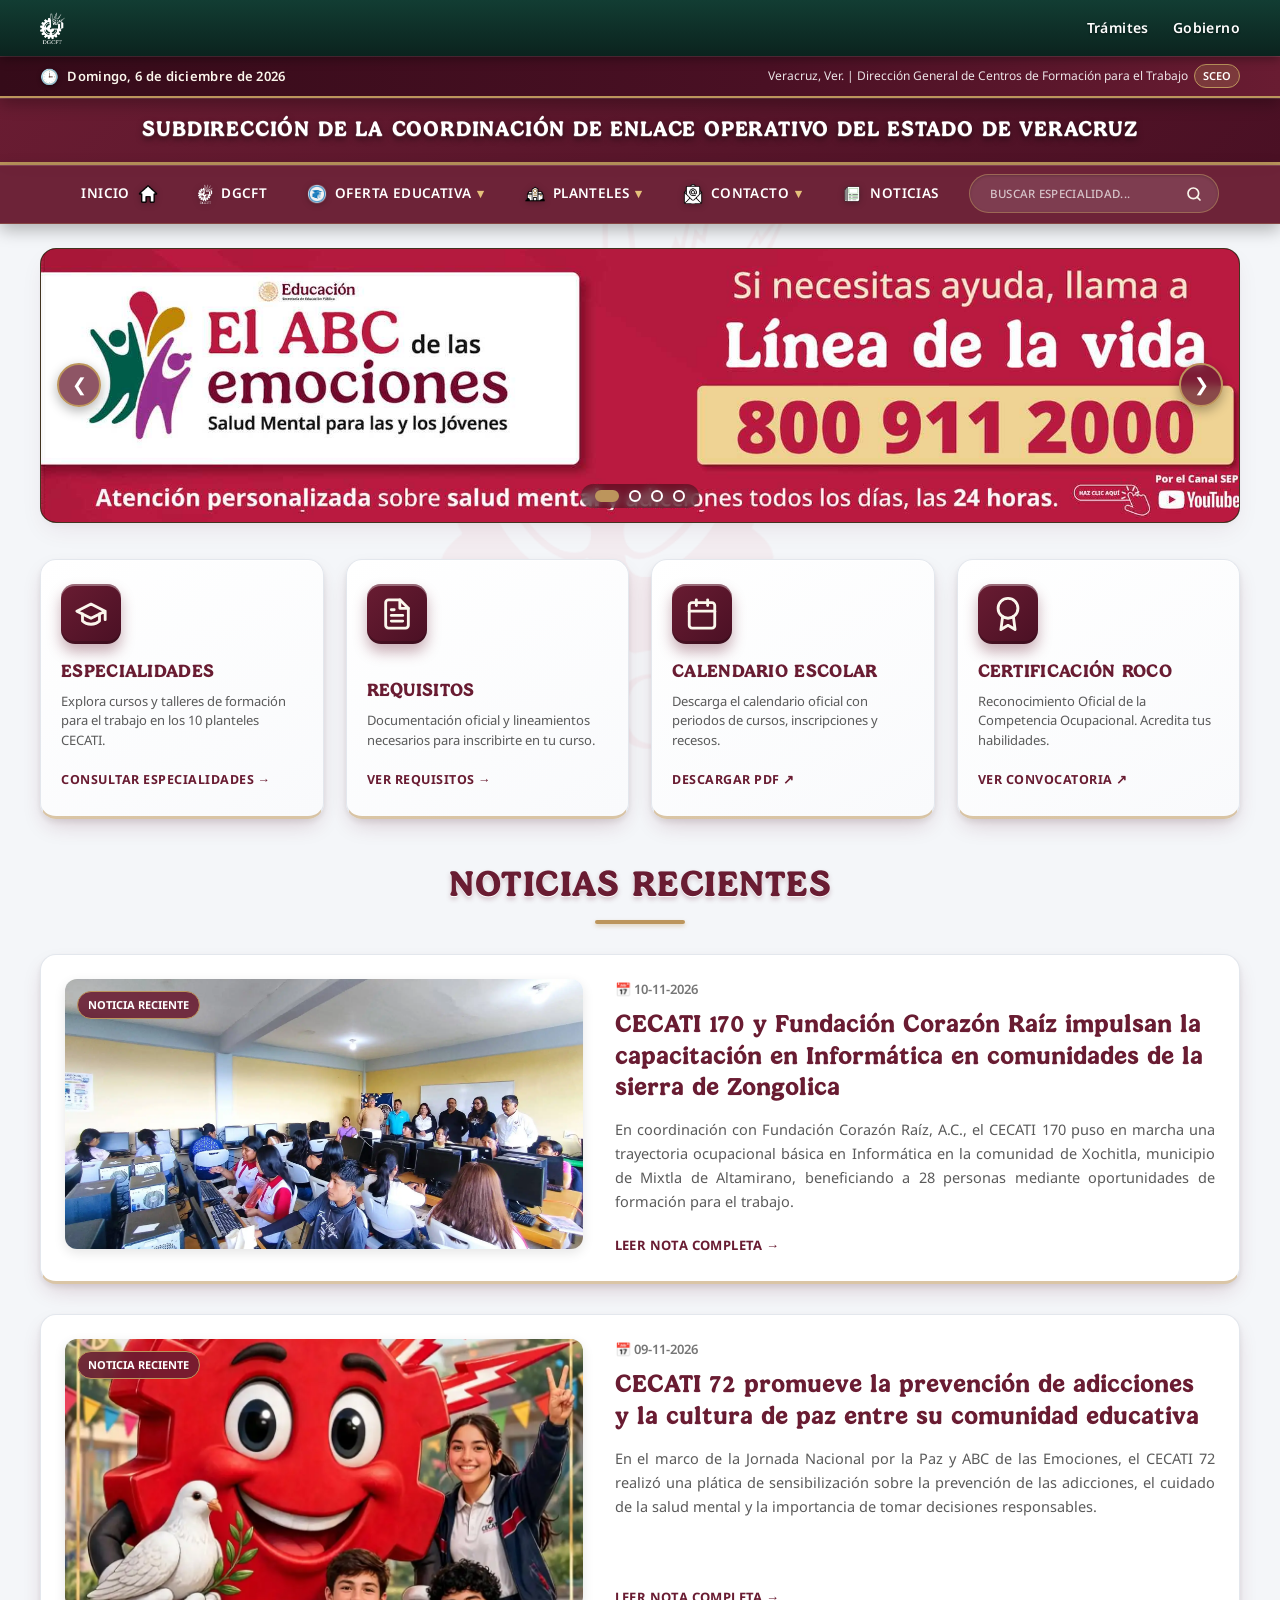
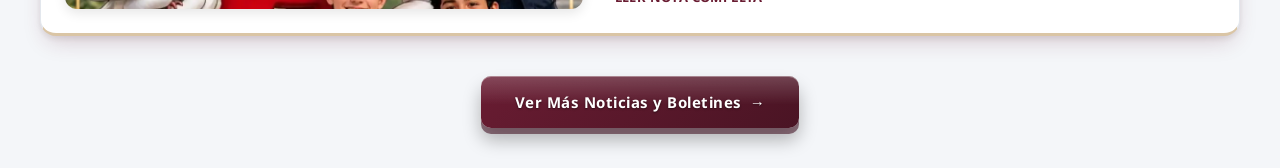
==== commit 690abb54: "Update index.html" ====
--- a/index.html
+++ b/index.html
@@ -230,7 +230,7 @@
                 </div>
             </a>
 
-            <!-- 4. Certificación  -->
+            <!-- 4. Certificación ROCO -->
             <a class="tarjeta-acceso" href="ROCO.pdf" target="_blank" rel="noopener">
                 <div class="tarjeta-acceso-icono">
                     <svg width="34" height="34" viewBox="0 0 24 24" fill="none" stroke="currentColor" stroke-width="2" stroke-linecap="round" stroke-linejoin="round">
@@ -743,8 +743,15 @@
                 <h3>📌 Requisitos de inscripción</h3>
                 <p>Para formar parte de nuestros cursos, solo necesitas presentar la siguiente documentación:</p>
                 <ul>
+                    <li>Tener 15 años cumplidos o más</li>
+                    <li>Saber leer y escribir</li>
                     <li>Copia certificada del acta de nacimiento o documento legal equivalente</li>
                     <li>Constancia de la Clave Única de Registro de Población (CURP)</li>
+                    <li>Comprobante del último grado de estudios</li>
+                    <li>Comprobante de domicilio (máximo 3 meses de antigüedad)</li>
+                    <li>NE (si eres mayor de edad)</li>I
+                    <li>Dos fotografías tamaño infantil, recientes e iguales, en papel mate</li>
+                    <li>En caso de ser extranjero: documento migratorio vigente </li>
                     <li>Comprobante de pago de derechos</li>
                 </ul>
                 
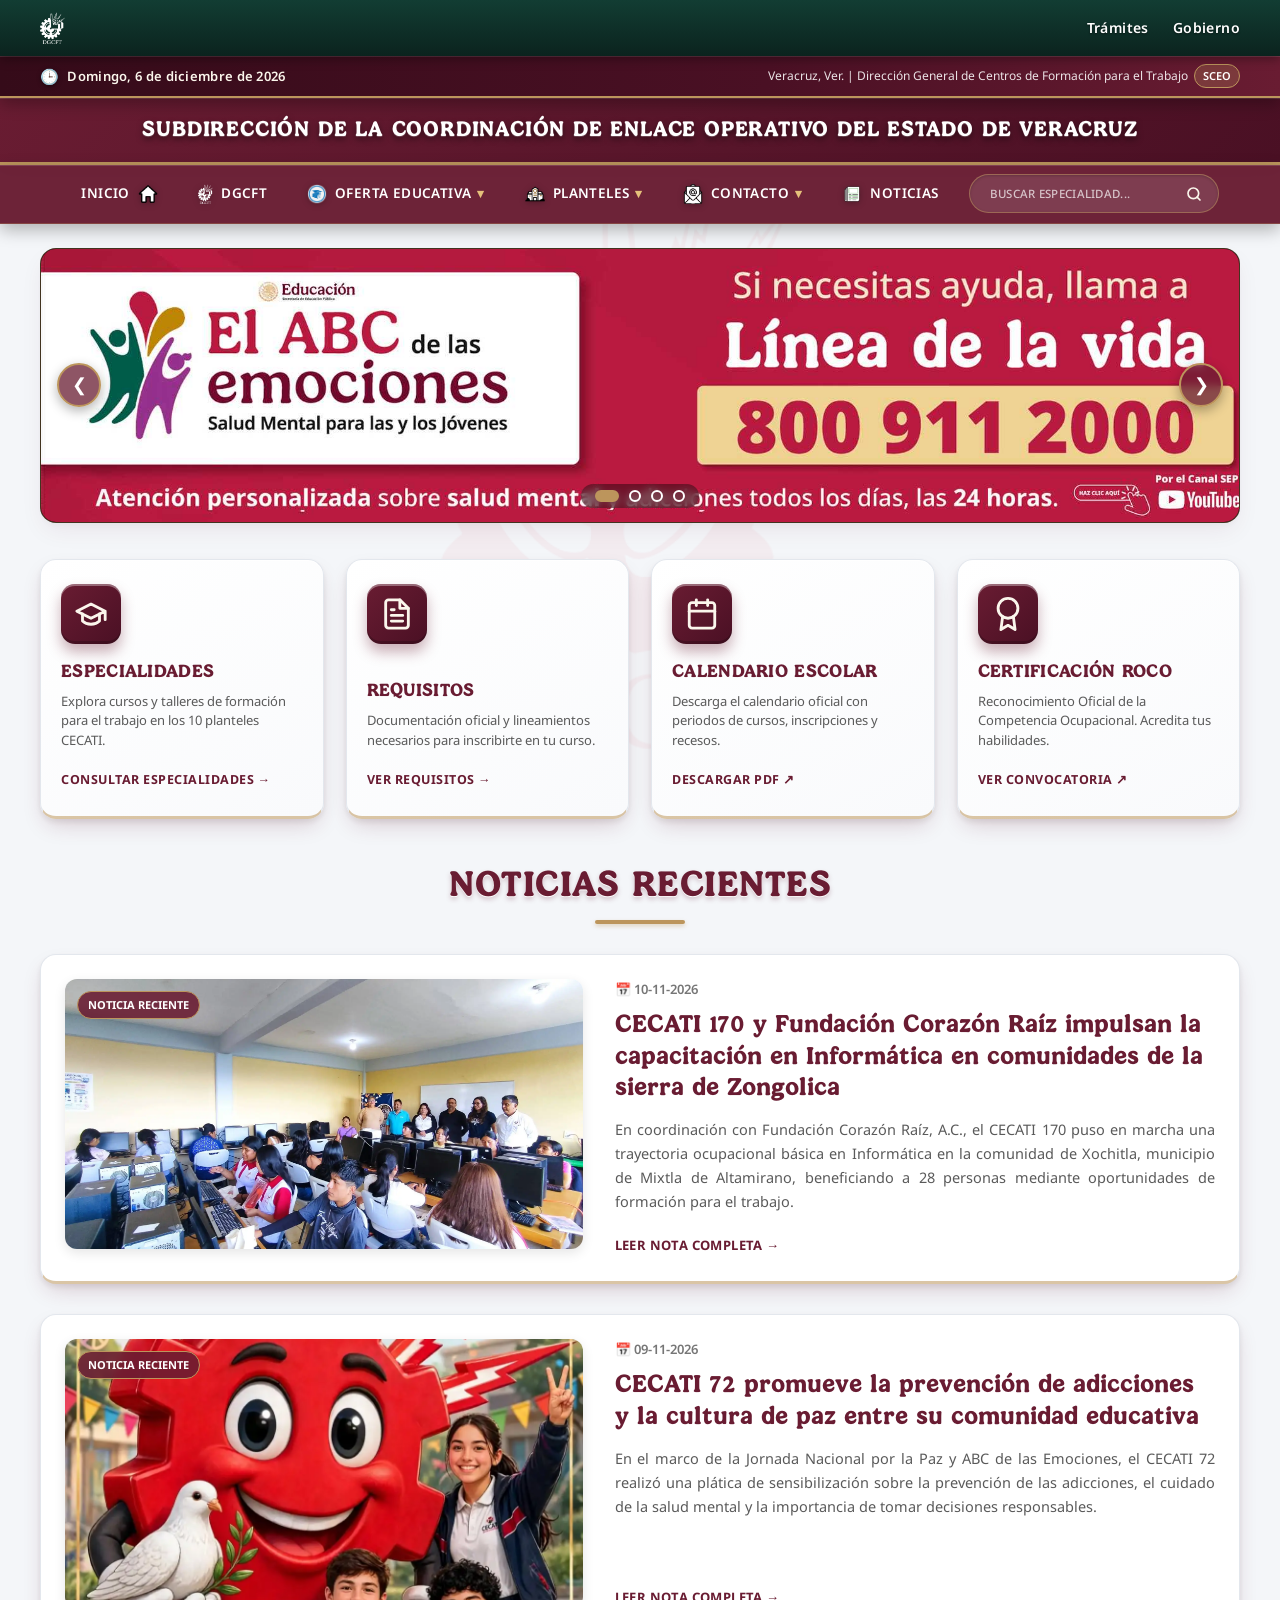
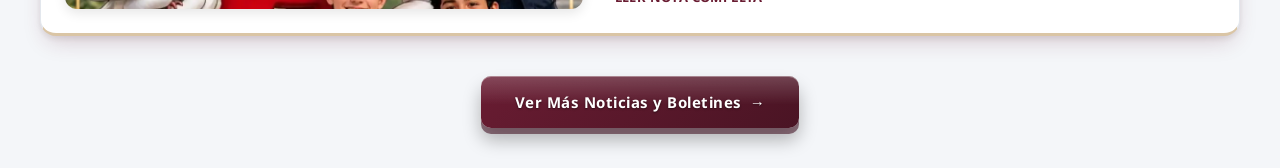
==== commit 28360c44: "Add payment instructions section in index.html" ====
--- a/index.html
+++ b/index.html
@@ -753,6 +753,14 @@
                     <li>Dos fotografías tamaño infantil, recientes e iguales, en papel mate</li>
                     <li>En caso de ser extranjero: documento migratorio vigente </li>
                     <li>Comprobante de pago de derechos</li>
+                </ul>
+
+                <h3>💳 Pago en el Plantel</h3>
+                <ul>
+                    <li>1.- Acude a Control Escolar con tus documentos</li>
+                    <li>2.- Recibirás la información bancaria específica</li>
+                    <li>3.- Realiza el pago en el banco o transferencia</li>
+                    <li>4.- Regresa con el comprobante para completar tu inscripción</li>
                 </ul>
                 
                 <h3>⏱️ Duración de los cursos</h3>
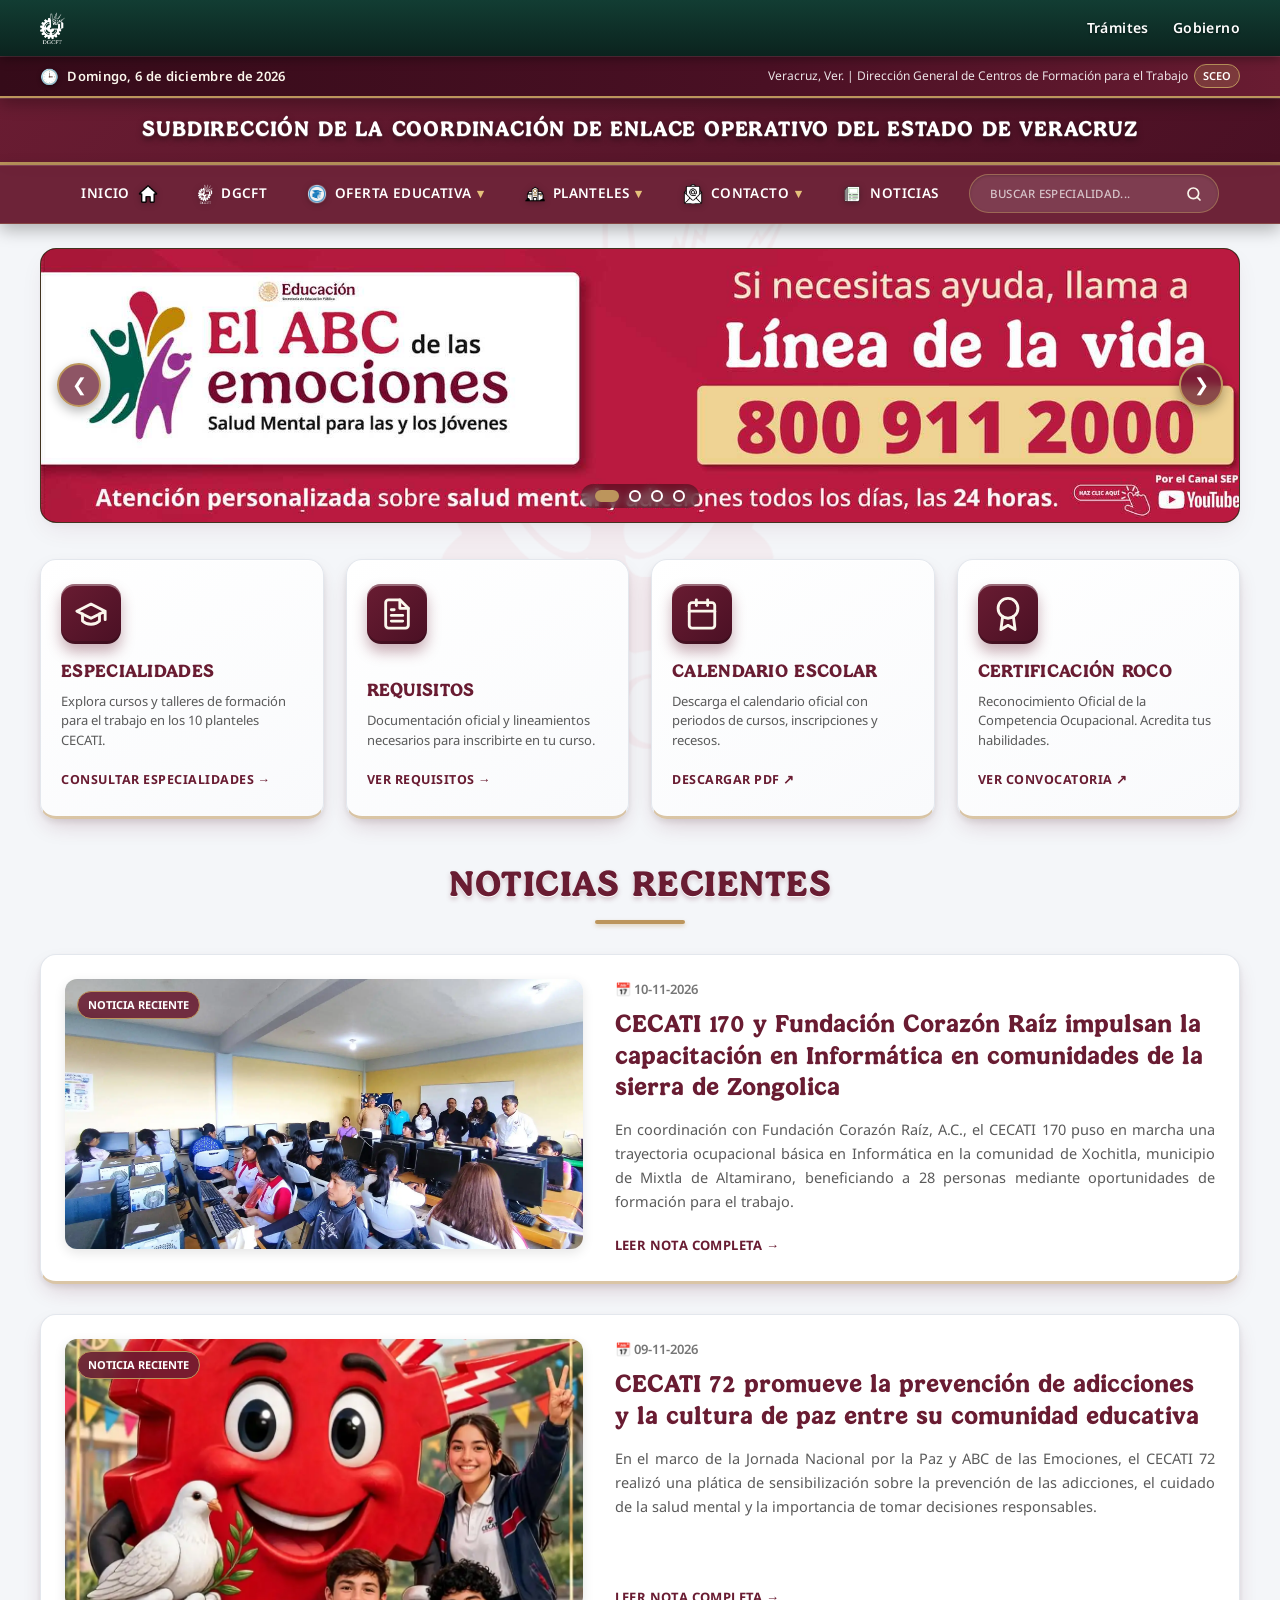
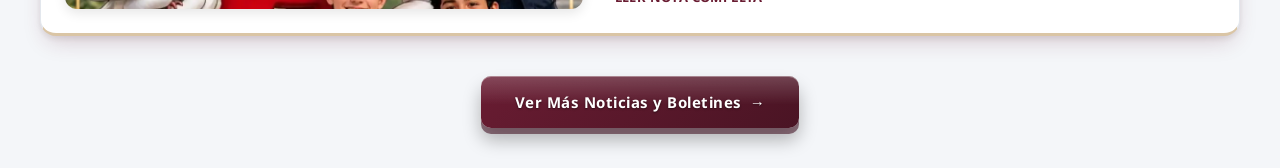
==== commit 4d0ccc9e: "actualización pagina index" ====
--- a/index.html
+++ b/index.html
@@ -737,50 +737,148 @@
 
         <!-- 6.5 Contenido de Requisitos de Inscripción -->
         <div id="requisitos-inscripcion" style="display: none;">
-            <div class="requisitos-card-3d">
-                <h2>🎓 Todo lo que necesitas saber para inscribirte</h2>
-                
-                <h3>📌 Requisitos de inscripción</h3>
-                <p>Para formar parte de nuestros cursos, solo necesitas presentar la siguiente documentación:</p>
-                <ul>
-                    <li>Tener 15 años cumplidos o más</li>
-                    <li>Saber leer y escribir</li>
-                    <li>Copia certificada del acta de nacimiento o documento legal equivalente</li>
-                    <li>Constancia de la Clave Única de Registro de Población (CURP)</li>
-                    <li>Comprobante del último grado de estudios</li>
-                    <li>Comprobante de domicilio (máximo 3 meses de antigüedad)</li>
-                    <li>NE (si eres mayor de edad)</li>I
-                    <li>Dos fotografías tamaño infantil, recientes e iguales, en papel mate</li>
-                    <li>En caso de ser extranjero: documento migratorio vigente </li>
-                    <li>Comprobante de pago de derechos</li>
-                </ul>
-
-                <h3>💳 Pago en el Plantel</h3>
-                <ul>
-                    <li>1.- Acude a Control Escolar con tus documentos</li>
-                    <li>2.- Recibirás la información bancaria específica</li>
-                    <li>3.- Realiza el pago en el banco o transferencia</li>
-                    <li>4.- Regresa con el comprobante para completar tu inscripción</li>
-                </ul>
-                
-                <h3>⏱️ Duración de los cursos</h3>
-                <p>Nuestros programas están diseñados para adaptarse a tus tiempos:</p>
-                <ul>
-                    <li>Duración: entre 40 y 600 horas</li>
-                    <li>Periodo estimado: de 3 a 6 meses</li>
-                </ul>
-                <p>Esto permite una formación práctica, eficiente y enfocada en el desarrollo de habilidades reales.</p>
-                
-                <h3>📅 Inicio de cursos</h3>
-                <p>Cada centro educativo (CECATI) organiza su propio calendario.</p>
-                <p>👉 Te recomendamos consultar directamente en el plantel de tu interés para conocer fechas específicas de inicio.</p>
-                
-                <h3>👨‍🏫 Calidad académica</h3>
-                <p>Contamos con profesores altamente capacitados y especialistas en cada área de formación con enfoque práctico y actualizado.</p>
-                
-                <h3>📜 Certificación oficial</h3>
-                <p>Al concluir y acreditar tu curso, recibirás un <strong>Diploma oficial avalado por la SEP</strong> que respalda tus conocimientos en todo el país.</p>
-                
+            <div class="req">
+
+                <div class="req-hero">
+                    <div class="req-hero__texto">
+                        <h2>Todo lo que necesitas saber para inscribirte</h2>
+                        <p>Revisa los documentos, el pago y los tiempos antes de acudir a tu plantel.</p>
+                    </div>
+                    <div class="req-hero__arte" aria-hidden="true">
+                        <span class="req-papel req-papel--1">📄</span>
+                        <span class="req-papel req-papel--2">🎓</span>
+                        <span class="req-papel req-papel--3">✅</span>
+                    </div>
+                </div>
+
+                <section class="req-bloque">
+                    <h3 class="req-titulo">Requisitos de inscripción</h3>
+                    <p class="req-intro">Para formar parte de nuestros cursos, solo necesitas presentar la siguiente documentación. Toca cada tarjeta para marcar lo que ya tienes.</p>
+
+                    <div class="req-progreso">
+                        <div class="req-progreso__fila">
+                            <span id="req-contador">Llevas 0 de 10</span>
+                            <span id="req-mensaje">Marca lo que ya tienes listo</span>
+                        </div>
+                        <div class="req-barra" role="progressbar" aria-valuemin="0" aria-valuemax="10" aria-valuenow="0" aria-label="Requisitos que ya tienes">
+                            <div class="req-barra__relleno" id="req-barra-relleno"></div>
+                        </div>
+                    </div>
+
+                    <div class="req-lista">
+                    <label class="req-doc c-guinda">
+                        <input type="checkbox">
+                        <span class="req-doc__icono" aria-hidden="true">🎂</span>
+                        <span class="req-doc__texto"><strong>Tener 15 años cumplidos o más</strong></span>
+                        <span class="req-doc__check" aria-hidden="true"></span>
+                    </label>
+                    <label class="req-doc c-azul">
+                        <input type="checkbox">
+                        <span class="req-doc__icono" aria-hidden="true">✍️</span>
+                        <span class="req-doc__texto"><strong>Saber leer y escribir</strong></span>
+                        <span class="req-doc__check" aria-hidden="true"></span>
+                    </label>
+                    <label class="req-doc c-dorado">
+                        <input type="checkbox">
+                        <span class="req-doc__icono" aria-hidden="true">📄</span>
+                        <span class="req-doc__texto"><strong>Copia certificada del acta de nacimiento</strong><small>o documento legal equivalente</small></span>
+                        <span class="req-doc__check" aria-hidden="true"></span>
+                    </label>
+                    <label class="req-doc c-verde">
+                        <input type="checkbox">
+                        <span class="req-doc__icono" aria-hidden="true">🆔</span>
+                        <span class="req-doc__texto"><strong>Constancia de la CURP</strong><small>Clave Única de Registro de Población</small></span>
+                        <span class="req-doc__check" aria-hidden="true"></span>
+                    </label>
+                    <label class="req-doc c-morado">
+                        <input type="checkbox">
+                        <span class="req-doc__icono" aria-hidden="true">🎓</span>
+                        <span class="req-doc__texto"><strong>Comprobante del último grado de estudios</strong></span>
+                        <span class="req-doc__check" aria-hidden="true"></span>
+                    </label>
+                    <label class="req-doc c-naranja">
+                        <input type="checkbox">
+                        <span class="req-doc__icono" aria-hidden="true">🏠</span>
+                        <span class="req-doc__texto"><strong>Comprobante de domicilio</strong><small>Máximo 3 meses de antigüedad</small></span>
+                        <span class="req-doc__check" aria-hidden="true"></span>
+                    </label>
+                    <label class="req-doc c-teal">
+                        <input type="checkbox">
+                        <span class="req-doc__icono" aria-hidden="true">🪪</span>
+                        <span class="req-doc__texto"><strong>INE</strong><small>Si eres mayor de edad</small></span>
+                        <span class="req-doc__check" aria-hidden="true"></span>
+                    </label>
+                    <label class="req-doc c-rosa">
+                        <input type="checkbox">
+                        <span class="req-doc__icono" aria-hidden="true">📸</span>
+                        <span class="req-doc__texto"><strong>Dos fotografías tamaño infantil</strong><small>Recientes e iguales, en papel mate</small></span>
+                        <span class="req-doc__check" aria-hidden="true"></span>
+                    </label>
+                    <label class="req-doc c-azul">
+                        <input type="checkbox">
+                        <span class="req-doc__icono" aria-hidden="true">🌎</span>
+                        <span class="req-doc__texto"><strong>Documento migratorio vigente</strong><small>En caso de ser extranjero</small></span>
+                        <span class="req-doc__check" aria-hidden="true"></span>
+                    </label>
+                    <label class="req-doc c-guinda">
+                        <input type="checkbox">
+                        <span class="req-doc__icono" aria-hidden="true">🧾</span>
+                        <span class="req-doc__texto"><strong>Comprobante de pago de derechos</strong></span>
+                        <span class="req-doc__check" aria-hidden="true"></span>
+                    </label>
+                    </div>
+                </section>
+
+                <section class="req-bloque">
+                    <h3 class="req-titulo">Pago en el Plantel</h3>
+                    <ol class="req-pasos">
+                        <li class="req-paso c-guinda"><span class="req-paso__num">1</span><span class="req-paso__icono" aria-hidden="true">🏫</span><span>Acude a Control Escolar con tus documentos</span></li>
+                        <li class="req-paso c-azul"><span class="req-paso__num">2</span><span class="req-paso__icono" aria-hidden="true">🏦</span><span>Recibirás la información bancaria específica</span></li>
+                        <li class="req-paso c-naranja"><span class="req-paso__num">3</span><span class="req-paso__icono" aria-hidden="true">💳</span><span>Realiza el pago en el banco o transferencia</span></li>
+                        <li class="req-paso c-verde"><span class="req-paso__num">4</span><span class="req-paso__icono" aria-hidden="true">✅</span><span>Regresa con el comprobante para completar tu inscripción</span></li>
+                    </ol>
+                </section>
+
+                <section class="req-bloque">
+                    <h3 class="req-titulo">Duración de los cursos</h3>
+                    <p class="req-intro">Nuestros programas están diseñados para adaptarse a tus tiempos:</p>
+                    <div class="req-datos">
+                        <div class="req-dato c-guinda">
+                            <span class="req-dato__icono" aria-hidden="true">⏱️</span>
+                            <span class="req-dato__cifra">40 a 600</span>
+                            <span class="req-dato__etiqueta">horas de duración</span>
+                        </div>
+                        <div class="req-dato c-verde">
+                            <span class="req-dato__icono" aria-hidden="true">🗓️</span>
+                            <span class="req-dato__cifra">3 a 6</span>
+                            <span class="req-dato__etiqueta">meses de periodo estimado</span>
+                        </div>
+                    </div>
+                    <p class="req-nota">Esto permite una formación práctica, eficiente y enfocada en el desarrollo de habilidades reales.</p>
+                </section>
+
+                <div class="req-info">
+                    <article class="req-info__card c-azul">
+                        <span class="req-info__icono" aria-hidden="true">📅</span>
+                        <h3>Inicio de cursos</h3>
+                        <p>Cada centro educativo (CECATI) organiza su propio calendario.</p>
+                        <p class="req-info__tip">👉 Te recomendamos consultar directamente en el plantel de tu interés para conocer fechas específicas de inicio.</p>
+                    </article>
+                    <article class="req-info__card c-teal">
+                        <span class="req-info__icono" aria-hidden="true">👨‍🏫</span>
+                        <h3>Calidad académica</h3>
+                        <p>Contamos con profesores altamente capacitados y especialistas en cada área de formación con enfoque práctico y actualizado.</p>
+                    </article>
+                </div>
+
+                <article class="req-certificado">
+                    <span class="req-certificado__sello" aria-hidden="true">📜</span>
+                    <div>
+                        <h3>Certificación oficial</h3>
+                        <p>Al concluir y acreditar tu curso, recibirás un <strong>Diploma oficial avalado por la SEP</strong> que respalda tus conocimientos en todo el país.</p>
+                    </div>
+                </article>
+
                 <div style="text-align: center; margin-top: 30px;">
                     <button type="button" class="btn-regresar-3d" onclick="window.mostrarInicio()">
                         ← Regresar al Inicio
@@ -788,6 +886,30 @@
                 </div>
             </div>
         </div>
+        <script>
+        (function () {
+            var cont = document.getElementById('requisitos-inscripcion');
+            if (!cont) return;
+            var cajas = cont.querySelectorAll('.req-doc input');
+            var contador = document.getElementById('req-contador');
+            var mensaje = document.getElementById('req-mensaje');
+            var relleno = document.getElementById('req-barra-relleno');
+            var barra = cont.querySelector('.req-barra');
+            function actualizar() {
+                var n = 0;
+                for (var i = 0; i < cajas.length; i++) if (cajas[i].checked) n++;
+                var total = cajas.length;
+                contador.textContent = 'Llevas ' + n + ' de ' + total;
+                relleno.style.width = (n / total * 100) + '%';
+                barra.setAttribute('aria-valuenow', n);
+                cont.classList.toggle('req-completo', n === total);
+                mensaje.textContent = n === total ? '¡Listo! Ya puedes acudir a tu plantel' :
+                                      n === 0 ? 'Marca lo que ya tienes listo' : 'Sigue así, ya casi';
+            }
+            for (var i = 0; i < cajas.length; i++) cajas[i].addEventListener('change', actualizar);
+            actualizar();
+        })();
+        </script>
 
         <!-- 6.6 Contenido de Información del Plantel -->
         <div id="plantel-info" style="display: none;">
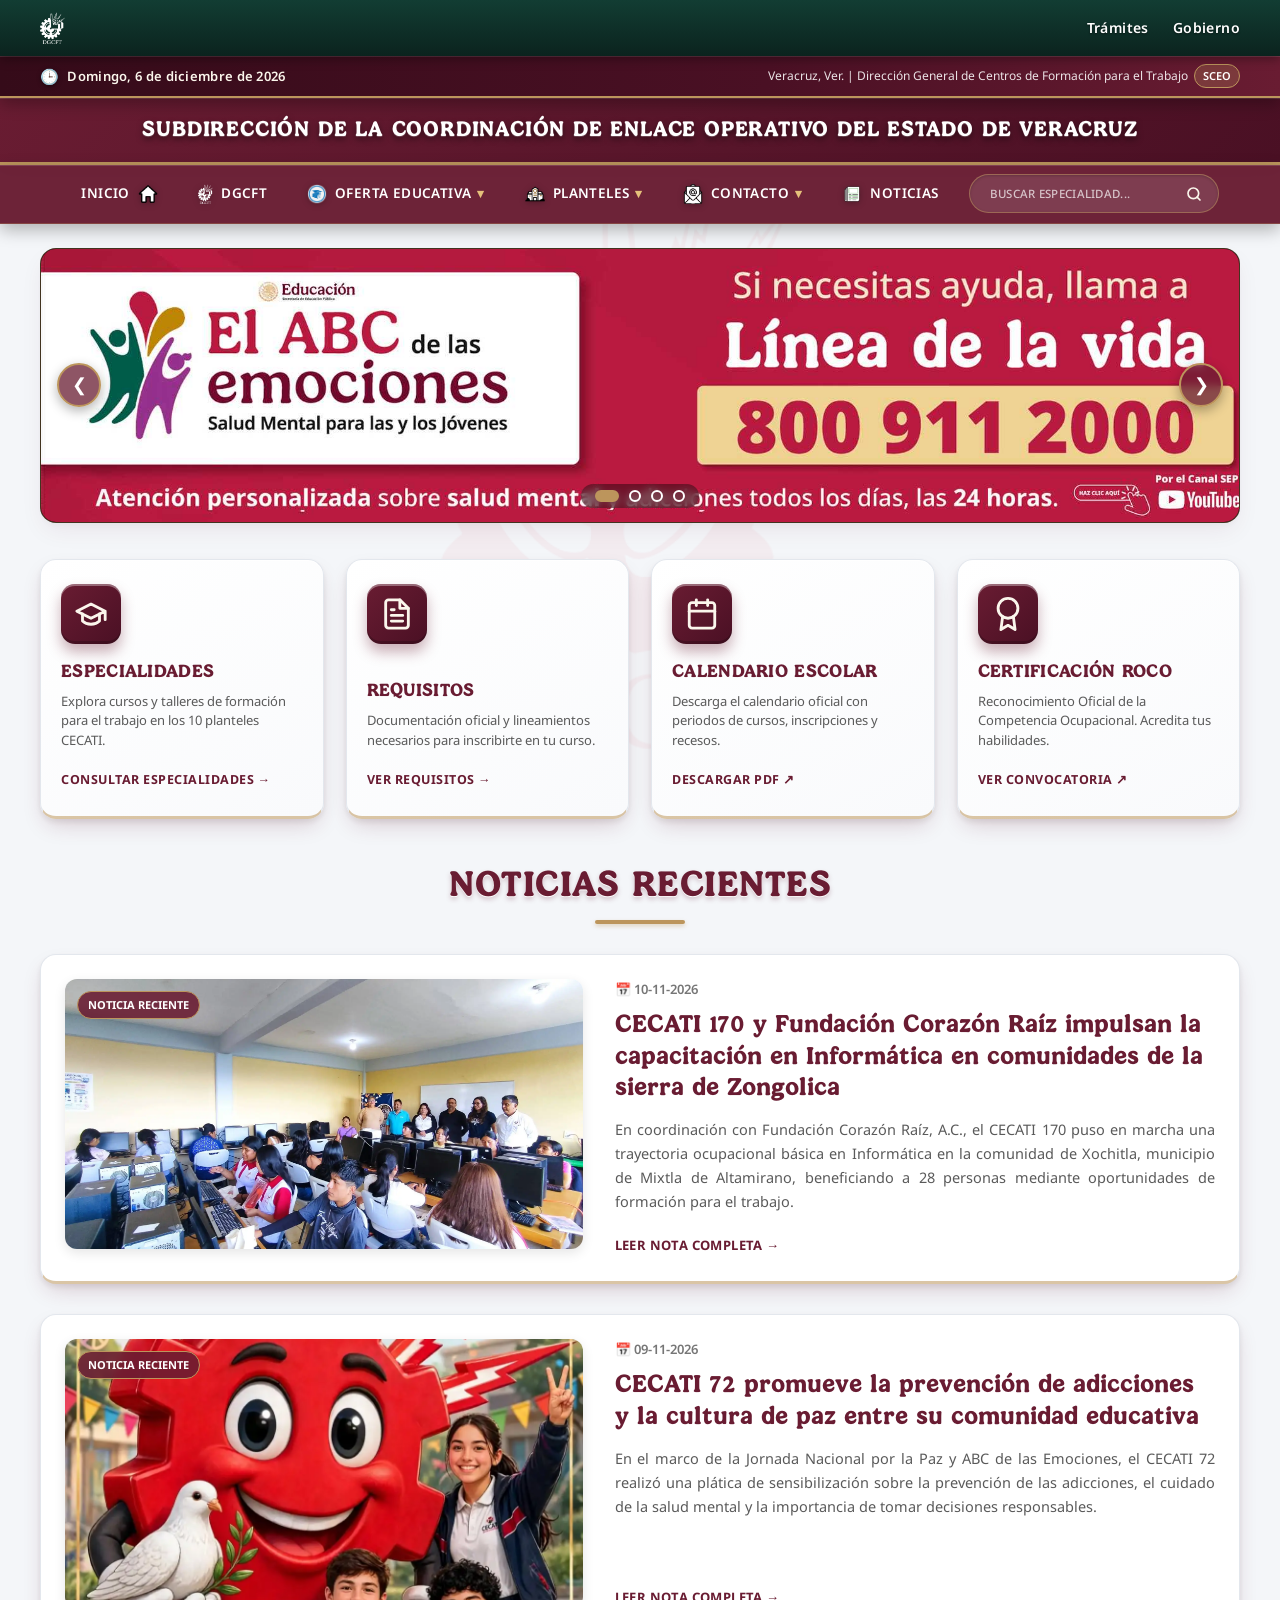
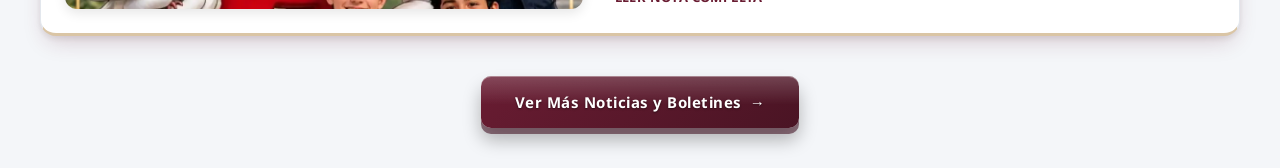
==== commit 1c554ee9: "Update label text for birth certificate requirement" ====
--- a/index.html
+++ b/index.html
@@ -781,7 +781,7 @@
                     <label class="req-doc c-dorado">
                         <input type="checkbox">
                         <span class="req-doc__icono" aria-hidden="true">📄</span>
-                        <span class="req-doc__texto"><strong>Copia certificada del acta de nacimiento</strong><small>o documento legal equivalente</small></span>
+                        <span class="req-doc__texto"><strong>Copia del acta de nacimiento</strong><small>o documento legal equivalente</small></span>
                         <span class="req-doc__check" aria-hidden="true"></span>
                     </label>
                     <label class="req-doc c-verde">
--- a/css/efectos-3d.css
+++ b/css/efectos-3d.css
@@ -217,3 +217,171 @@
 
 /* Evita la barra horizontal por menús desplegables ocultos que se salen del borde (no rompe el menú fijo) */
 html, body { overflow-x: clip; }
+
+/* ============================================================
+   REQUISITOS DE INSCRIPCIÓN – diseño interactivo con profundidad
+   ============================================================ */
+.req { --req-sombra: 0 10px 20px -8px rgba(105,28,50,.28), 0 2px 4px rgba(0,0,0,.06), inset 0 1px 0 #fff; }
+
+/* Colores de iconos (cada tarjeta define --c y --c2) */
+.req .c-guinda  { --c:#8B1538; --c2:#4A1024; }
+.req .c-dorado  { --c:#D4AF37; --c2:#9B7A3E; }
+.req .c-verde   { --c:#2E8B6E; --c2:#175240; }
+.req .c-azul    { --c:#3B7DBF; --c2:#1F4E80; }
+.req .c-naranja { --c:#E8883A; --c2:#B2521A; }
+.req .c-morado  { --c:#8A63B5; --c2:#573681; }
+.req .c-teal    { --c:#2AA3A3; --c2:#146464; }
+.req .c-rosa    { --c:#E0617F; --c2:#A82D4B; }
+
+/* Cabecera */
+.req-hero {
+    position: relative; overflow: hidden; display: flex; align-items: center; justify-content: space-between; gap: 24px;
+    padding: 34px 40px; margin-bottom: 28px; border-radius: 20px; color: #fff;
+    background: radial-gradient(circle at 85% 20%, rgba(188,149,92,.35), transparent 45%),
+                linear-gradient(135deg, #7A2038 0%, #4A1024 75%);
+    border-bottom: 5px solid #BC955C;
+    box-shadow: 0 22px 40px -14px rgba(74,16,36,.6), inset 0 1px 0 rgba(255,255,255,.22);
+}
+.req-hero h2 {
+    color: #fff; border: 0; margin: 0 0 10px; padding: 0; font-weight: 800;
+    font-size: clamp(1.5rem, 3.2vw, 2.2rem); line-height: 1.2; text-shadow: 0 3px 8px rgba(0,0,0,.35);
+}
+.req-hero p { margin: 0; max-width: 46ch; font-size: 1.05rem; color: rgba(255,255,255,.88); }
+.req-hero__arte { position: relative; flex: none; width: 170px; height: 130px; }
+.req-papel {
+    position: absolute; width: 82px; height: 98px; border-radius: 12px; display: grid; place-items: center; font-size: 38px;
+    background: linear-gradient(160deg, #fff, #F3E9D6);
+    box-shadow: 0 14px 22px rgba(0,0,0,.35), inset 0 -3px 0 rgba(188,149,92,.45);
+}
+.req-papel--1 { left: 0;    top: 18px; transform: rotate(-12deg); }
+.req-papel--2 { left: 42px; top: 0;    transform: rotate(4deg); z-index: 2; animation: req-flota 4s ease-in-out infinite; }
+.req-papel--3 { left: 88px; top: 22px; transform: rotate(14deg); }
+@keyframes req-flota { 0%,100% { transform: translateY(0) rotate(4deg); } 50% { transform: translateY(-8px) rotate(2deg); } }
+
+/* Bloques y títulos */
+.req-bloque { margin-bottom: 30px; }
+.req-titulo {
+    display: flex; align-items: center; gap: 12px; margin: 0 0 10px; color: #691C32; font-size: 1.4rem; font-weight: 800;
+}
+.req-titulo::before {
+    content: ""; width: 8px; height: 28px; border-radius: 6px;
+    background: linear-gradient(180deg, #D4AF37, #9B7A3E); box-shadow: 0 3px 6px rgba(155,122,62,.45);
+}
+.req-intro, .req-nota { margin: 0 0 16px; color: #5A5A5A; font-size: 15px; max-width: 75ch; }
+.req-nota { margin: 16px 0 0; }
+
+/* Progreso */
+.req-progreso {
+    margin-bottom: 20px; padding: 14px 18px; border-radius: 14px; background: #FBF6EC;
+    border: 1px solid rgba(188,149,92,.4); box-shadow: inset 0 2px 4px rgba(155,122,62,.15);
+}
+.req-progreso__fila { display: flex; justify-content: space-between; gap: 12px; flex-wrap: wrap; margin-bottom: 8px; font-weight: 700; color: #4A1024; font-size: 14px; }
+.req-progreso__fila #req-mensaje { font-weight: 500; color: #5A5A5A; }
+.req-barra { height: 14px; border-radius: 10px; background: #E7DCC6; overflow: hidden; box-shadow: inset 0 2px 4px rgba(0,0,0,.2); }
+.req-barra__relleno {
+    height: 100%; width: 0; border-radius: 10px; transition: width .4s ease;
+    background: linear-gradient(180deg, rgba(255,255,255,.35), rgba(255,255,255,0) 55%), linear-gradient(90deg, #D4AF37, #2E8B6E);
+}
+.req-completo .req-progreso { background: #E7F5EE; border-color: rgba(46,139,110,.5); }
+
+/* Tarjetas de documentos */
+.req-lista { display: grid; grid-template-columns: repeat(2, minmax(0, 1fr)); gap: 16px; perspective: 1100px; }
+.req-doc {
+    position: relative; display: flex; align-items: center; gap: 14px; padding: 16px 18px; cursor: pointer; border-radius: 16px;
+    background: #fff; border: 1px solid rgba(188,149,92,.35); border-bottom: 4px solid rgba(188,149,92,.55);
+    box-shadow: var(--req-sombra); transition: transform .25s ease, box-shadow .25s ease, background .25s ease, border-color .25s ease;
+}
+.req-doc:hover { transform: translateY(-4px) rotateX(4deg) rotateY(-2deg); box-shadow: 0 22px 34px -12px rgba(105,28,50,.4), 0 6px 10px rgba(0,0,0,.1); }
+.req-doc input { position: absolute; opacity: 0; width: 1px; height: 1px; }
+.req-doc input:focus-visible ~ .req-doc__check { outline: 3px solid #D4AF37; outline-offset: 3px; }
+.req-doc__icono, .req-paso__icono {
+    flex: none; width: 54px; height: 54px; display: grid; place-items: center; font-size: 27px; border-radius: 15px;
+    background: linear-gradient(145deg, var(--c), var(--c2));
+    box-shadow: 0 5px 0 rgba(0,0,0,.28), 0 12px 16px rgba(0,0,0,.2), inset 0 2px 0 rgba(255,255,255,.4);
+    transition: transform .25s ease;
+}
+.req-doc:hover .req-doc__icono { transform: translateZ(20px) scale(1.08) rotate(-4deg); }
+.req-doc__texto { display: flex; flex-direction: column; gap: 2px; min-width: 0; flex: 1; font-size: 15px; line-height: 1.35; color: #2C2C2C; }
+.req-doc__texto strong { font-weight: 700; }
+.req-doc__texto small { color: #5A5A5A; font-size: 13px; }
+.req-doc__check {
+    flex: none; width: 28px; height: 28px; border-radius: 50%; display: grid; place-items: center;
+    border: 2px dashed #BC955C; background: #fff; color: transparent; font-size: 16px; font-weight: 800; transition: all .2s ease;
+}
+.req-doc__check::after { content: "✓"; }
+.req-doc input:checked ~ .req-doc__check {
+    border: 2px solid #2E8B6E; color: #fff; transform: scale(1.1);
+    background: linear-gradient(145deg, #3FAE8A, #175240); box-shadow: 0 3px 0 rgba(0,0,0,.25);
+}
+.req-doc:has(input:checked) { background: #F1FAF5; border-color: rgba(46,139,110,.55); border-bottom-color: #2E8B6E; }
+
+/* Pasos del pago */
+.req-pasos { list-style: none; margin: 0; padding: 0; display: grid; grid-template-columns: repeat(4, minmax(0, 1fr)); gap: 18px; counter-reset: paso; }
+.req-paso {
+    position: relative; display: flex; flex-direction: column; align-items: center; text-align: center; gap: 12px; padding: 38px 16px 20px;
+    border-radius: 16px; background: #fff; font-size: 15px; line-height: 1.4;
+    border: 1px solid rgba(188,149,92,.35); border-bottom: 4px solid var(--c); box-shadow: var(--req-sombra);
+}
+.req-paso:not(:last-child)::after {
+    content: ""; position: absolute; top: 50%; right: -18px; width: 18px; height: 4px; transform: translateY(-50%);
+    background: repeating-linear-gradient(90deg, #BC955C 0 5px, transparent 5px 9px);
+}
+.req-paso__num {
+    position: absolute; top: -16px; left: 50%; margin-left: -16px; width: 32px; height: 32px; display: grid; place-items: center; border-radius: 50%;
+    color: #fff; font-weight: 800; background: linear-gradient(145deg, var(--c), var(--c2)); border: 3px solid #fff;
+    box-shadow: 0 4px 8px rgba(0,0,0,.3);
+}
+
+/* Duración */
+.req-datos { display: grid; grid-template-columns: repeat(2, minmax(0, 1fr)); gap: 16px; }
+.req-dato {
+    position: relative; overflow: hidden; display: flex; flex-direction: column; gap: 2px; padding: 22px 24px; border-radius: 18px; color: #fff;
+    background: linear-gradient(145deg, var(--c), var(--c2)); box-shadow: 0 8px 0 rgba(0,0,0,.22), 0 18px 28px -8px rgba(0,0,0,.35), inset 0 2px 0 rgba(255,255,255,.3);
+}
+.req-dato__icono { position: absolute; right: 16px; top: 10px; font-size: 54px; opacity: .3; transform: rotate(12deg); }
+.req-dato__cifra { font-size: clamp(1.9rem, 4vw, 2.6rem); font-weight: 800; line-height: 1.1; text-shadow: 0 2px 4px rgba(0,0,0,.3); }
+.req-dato__etiqueta { font-size: 15px; font-weight: 600; opacity: .95; }
+
+/* Inicio y calidad */
+.req-info { display: grid; grid-template-columns: repeat(2, minmax(0, 1fr)); gap: 18px; margin-bottom: 22px; }
+.req-info__card {
+    position: relative; padding: 52px 22px 22px; border-radius: 18px; background: #fff;
+    border: 1px solid rgba(188,149,92,.35); border-top: 6px solid var(--c); box-shadow: var(--req-sombra);
+}
+.req-info__icono {
+    position: absolute; top: -22px; left: 20px; width: 56px; height: 56px; display: grid; place-items: center; font-size: 28px; border-radius: 16px;
+    background: linear-gradient(145deg, var(--c), var(--c2)); box-shadow: 0 5px 0 rgba(0,0,0,.28), 0 12px 16px rgba(0,0,0,.22), inset 0 2px 0 rgba(255,255,255,.4);
+}
+.req-info__card h3 { margin: 0 0 8px; color: #691C32; font-size: 1.2rem; font-weight: 800; }
+.req-info__card p { margin: 0 0 8px; font-size: 15px; color: #2C2C2C; }
+.req-info__tip { padding: 10px 12px; border-radius: 10px; background: #FBF6EC; border-left: 4px solid #BC955C; }
+
+/* Certificación */
+.req-certificado {
+    display: flex; align-items: center; gap: 22px; padding: 26px 30px; border-radius: 20px; color: #fff;
+    background: radial-gradient(circle at 10% 20%, rgba(255,255,255,.18), transparent 40%), linear-gradient(135deg, #BC955C 0%, #8A6628 100%);
+    border-bottom: 5px solid #6E4F18; box-shadow: 0 20px 34px -12px rgba(110,79,24,.6), inset 0 1px 0 rgba(255,255,255,.4);
+}
+.req-certificado__sello {
+    flex: none; width: 78px; height: 78px; display: grid; place-items: center; font-size: 40px; border-radius: 50%;
+    background: linear-gradient(145deg, #fff, #F3E9D6); box-shadow: 0 6px 0 rgba(0,0,0,.25), 0 14px 20px rgba(0,0,0,.3);
+}
+.req-certificado h3 { margin: 0 0 6px; color: #fff; font-size: 1.35rem; font-weight: 800; text-shadow: 0 2px 4px rgba(0,0,0,.3); }
+.req-certificado p { margin: 0; font-size: 15.5px; line-height: 1.5; color: #fff; }
+.req-certificado strong { color: #fff; }
+
+/* Responsivo */
+@media (max-width: 900px) {
+    .req-pasos { grid-template-columns: repeat(2, minmax(0, 1fr)); row-gap: 30px; }
+    .req-paso:nth-child(2)::after { display: none; }
+}
+@media (max-width: 640px) {
+    .req-hero { flex-direction: column; align-items: flex-start; padding: 26px 22px; }
+    .req-hero__arte { align-self: center; }
+    .req-lista, .req-datos, .req-info, .req-pasos { grid-template-columns: 1fr; }
+    .req-paso { flex-direction: row; text-align: left; padding: 18px 16px 18px 52px; }
+    .req-paso__num { top: 50%; left: 12px; margin: -16px 0 0 0; }
+    .req-paso:not(:last-child)::after { display: none; }
+    .req-certificado { flex-direction: column; text-align: center; padding: 24px 20px; }
+    .req-doc:hover { transform: translateY(-2px); }
+}
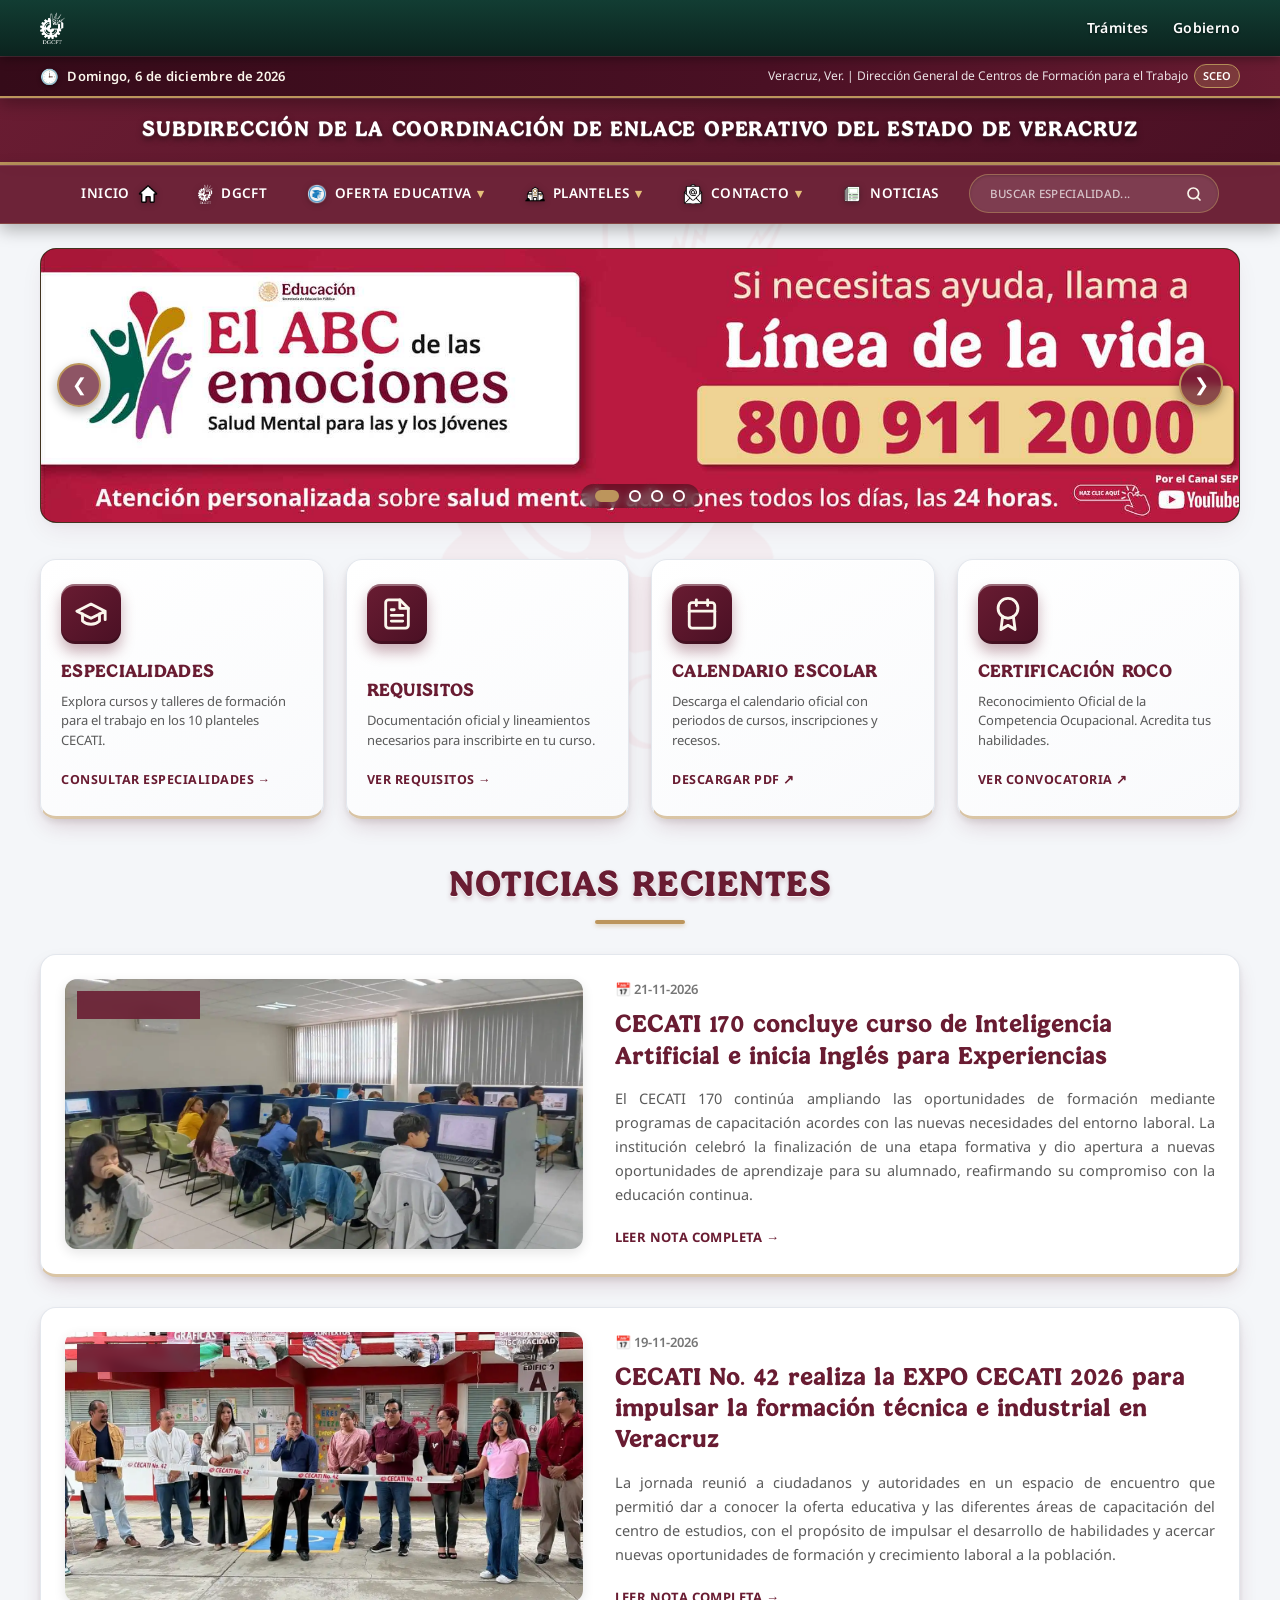
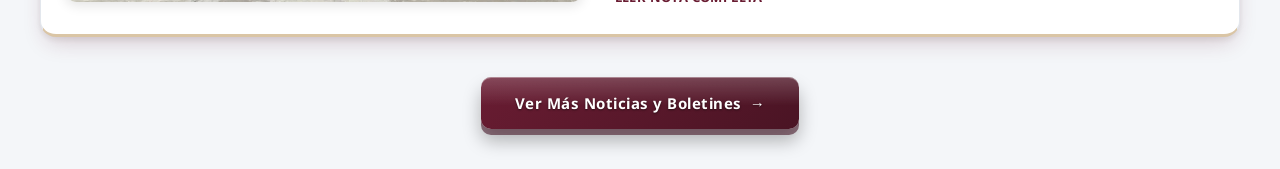
==== commit 4b671363: "Add files via upload" ====
--- a/index.html
+++ b/index.html
@@ -929,6 +929,7 @@
     <script>document.write('<script src="js/portal-data.js?v='+Math.floor(Date.now()/60000)+'"><\/script>');</script>
     <script>document.write('<script src="js/portal.js?v='+Math.floor(Date.now()/60000)+'"><\/script>');</script>
     <script>document.write('<script src="js/site.js?v='+Math.floor(Date.now()/60000)+'"><\/script>');</script>
+    <script>document.write('<script src="js/noticias/config.js?v='+Math.floor(Date.now()/60000)+'"><\/script>');</script>
     <script>document.write('<script src="js/boletines.js?v='+Math.floor(Date.now()/60000)+'"><\/script>');</script>
     <script>document.write('<script src="js/banner-marquesina.js?v='+Math.floor(Date.now()/60000)+'"><\/script>');</script>
     <script>document.write('<script src="js/fixes.js?v='+Math.floor(Date.now()/60000)+'"><\/script>');</script>
--- a/css/efectos-3d.css
+++ b/css/efectos-3d.css
@@ -385,3 +385,114 @@
     .req-certificado { flex-direction: column; text-align: center; padding: 24px 20px; }
     .req-doc:hover { transform: translateY(-2px); }
 }
+
+/* ============================================================
+   PLANTELES – diseño interactivo con profundidad
+   (la página del plantel se arma en js/portal.js)
+   ============================================================ */
+.pl { --req-sombra: 0 10px 20px -8px rgba(105,28,50,.28), 0 2px 4px rgba(0,0,0,.06), inset 0 1px 0 #fff; }
+.pl .c-guinda  { --c:#8B1538; --c2:#4A1024; }
+.pl .c-dorado  { --c:#D4AF37; --c2:#9B7A3E; }
+.pl .c-verde   { --c:#2E8B6E; --c2:#175240; }
+.pl .c-azul    { --c:#3B7DBF; --c2:#1F4E80; }
+.pl .c-naranja { --c:#E8883A; --c2:#B2521A; }
+.pl .c-morado  { --c:#8A63B5; --c2:#573681; }
+.pl .c-teal    { --c:#2AA3A3; --c2:#146464; }
+.pl .c-rosa    { --c:#E0617F; --c2:#A82D4B; }
+
+/* Icono en relieve (reutilizable) */
+.pl-icono {
+    flex: none; width: 50px; height: 50px; display: grid; place-items: center; font-size: 25px; border-radius: 14px;
+    background: linear-gradient(145deg, var(--c), var(--c2));
+    box-shadow: 0 5px 0 rgba(0,0,0,.28), 0 10px 14px rgba(0,0,0,.2), inset 0 2px 0 rgba(255,255,255,.4);
+    transition: transform .25s ease;
+}
+.pl-icono--sm { width: 40px; height: 40px; font-size: 20px; border-radius: 12px; box-shadow: 0 4px 0 rgba(0,0,0,.28), 0 8px 10px rgba(0,0,0,.18), inset 0 2px 0 rgba(255,255,255,.4); }
+
+/* Cabecera con foto */
+.pl-hero {
+    position: relative; overflow: hidden; height: 360px; margin-bottom: 30px; border-radius: 20px;
+    background: linear-gradient(135deg, #7A2038, #4A1024); border-bottom: 5px solid #BC955C;
+    box-shadow: 0 24px 44px -14px rgba(74,16,36,.6), inset 0 1px 0 rgba(255,255,255,.22);
+}
+.pl-hero__img { position: absolute; inset: 0; width: 100%; height: 100%; object-fit: cover; display: block; box-shadow: none !important; }
+.pl-hero__velo { position: absolute; inset: 0; background: linear-gradient(180deg, rgba(74,16,36,0) 25%, rgba(74,16,36,.92) 100%); }
+.pl-hero__contenido { position: absolute; left: 0; right: 0; bottom: 0; padding: 26px 32px; }
+.pl-hero__titulo { display: flex; align-items: center; gap: 16px; margin-bottom: 14px; }
+.pl-hero__logo {
+    flex: none; width: 68px; height: 68px; padding: 8px; object-fit: contain; border-radius: 50%;
+    background: linear-gradient(145deg, #fff, #F3E9D6); box-shadow: 0 5px 0 rgba(0,0,0,.25), 0 12px 18px rgba(0,0,0,.4);
+}
+.pl-hero h1 { margin: 0; color: #fff; font-weight: 800; font-size: clamp(1.7rem, 4vw, 2.6rem); line-height: 1.15; text-shadow: 0 3px 8px rgba(0,0,0,.55); }
+.pl-chips { display: flex; flex-wrap: wrap; gap: 10px; }
+.pl-chip {
+    padding: 7px 14px; border-radius: 999px; font-size: 14px; font-weight: 600; color: #4A1024;
+    background: linear-gradient(180deg, #fff, #F3E9D6); box-shadow: 0 3px 0 rgba(0,0,0,.25), 0 6px 10px rgba(0,0,0,.25);
+}
+
+/* Bloques */
+.pl-bloque { margin-bottom: 32px; }
+.pl-titulo { display: flex; align-items: center; gap: 14px; margin: 0 0 18px; padding: 0; border: 0; color: #691C32; font-size: 1.4rem; font-weight: 800; line-height: 1.25; }
+
+/* Datos de ubicación */
+.pl-datos { display: grid; grid-template-columns: repeat(auto-fill, minmax(250px, 1fr)); gap: 16px; perspective: 1100px; }
+.pl-dato {
+    display: flex; align-items: center; gap: 14px; padding: 14px 16px; border-radius: 16px; min-width: 0;
+    background: #fff; border: 1px solid rgba(188,149,92,.35); border-bottom: 4px solid var(--c);
+    box-shadow: var(--req-sombra); transition: transform .25s ease, box-shadow .25s ease;
+}
+.pl-dato:hover { transform: translateY(-4px) rotateX(4deg) rotateY(-2deg); box-shadow: 0 22px 34px -12px rgba(105,28,50,.4), 0 6px 10px rgba(0,0,0,.1); }
+.pl-dato:hover .pl-icono, .pl-persona:hover .pl-icono, .pl-esp:hover .pl-icono { transform: scale(1.08) rotate(-4deg); }
+.pl-dato > div { display: flex; flex-direction: column; min-width: 0; }
+.pl-dato__etiqueta { font-size: 13px; font-weight: 600; color: #767676; }
+.pl-dato__valor { font-size: 15.5px; font-weight: 700; color: #2C2C2C; overflow-wrap: anywhere; line-height: 1.3; }
+.pl-dato__valor a { color: #146464; text-decoration: none; }
+.pl-dato__valor a:hover { text-decoration: underline; }
+
+/* Directorio */
+.pl-directorio { display: grid; grid-template-columns: repeat(2, minmax(0, 1fr)); gap: 18px; perspective: 1100px; }
+.pl-persona {
+    display: flex; align-items: flex-start; gap: 16px; padding: 18px; border-radius: 18px; min-width: 0;
+    background: #fff; border: 1px solid rgba(188,149,92,.35); border-top: 6px solid var(--c);
+    box-shadow: var(--req-sombra); transition: transform .25s ease, box-shadow .25s ease;
+}
+.pl-persona:hover { transform: translateY(-4px) rotateX(3deg) rotateY(-2deg); box-shadow: 0 22px 34px -12px rgba(105,28,50,.4), 0 6px 10px rgba(0,0,0,.1); }
+.pl-persona__texto { min-width: 0; }
+.pl-persona h3 { margin: 0 0 6px; color: #691C32 !important; font-size: 15px; font-weight: 800; line-height: 1.3; }
+.pl-persona__nombre { margin: 0 0 6px; font-size: 15px; font-weight: 600; color: #2C2C2C; }
+.pl-persona a {
+    display: inline-block; padding: 5px 10px; border-radius: 8px; font-size: 13px; font-weight: 600; text-decoration: none; overflow-wrap: anywhere;
+    color: #8B1538; background: #FBF6EC; border: 1px solid rgba(188,149,92,.45); transition: background .2s ease, color .2s ease;
+}
+.pl-persona a:hover { background: #691C32; color: #fff; }
+
+/* Especialidades */
+.pl-buscador {
+    width: 100%; max-width: 440px; margin: 0 0 18px; padding: 12px 16px; font: inherit; font-size: 15px; border-radius: 12px;
+    border: 2px solid rgba(188,149,92,.6); background: #fff; box-shadow: inset 0 2px 4px rgba(0,0,0,.08);
+}
+.pl-buscador:focus { outline: 3px solid #D4AF37; outline-offset: 2px; border-color: #BC955C; }
+.pl-especialidades { display: grid; grid-template-columns: repeat(auto-fill, minmax(270px, 1fr)); gap: 16px; perspective: 1100px; }
+.pl-esp {
+    display: flex; align-items: center; gap: 14px; padding: 14px 16px; text-align: left; cursor: pointer; font: inherit; border-radius: 16px;
+    background: #fff; color: #2C2C2C; border: 1px solid rgba(188,149,92,.35); border-bottom: 4px solid var(--c);
+    box-shadow: var(--req-sombra); transition: transform .25s ease, box-shadow .25s ease, background .25s ease;
+}
+.pl-esp:hover { transform: translateY(-4px) rotateX(4deg) rotateY(-2deg); box-shadow: 0 22px 34px -12px rgba(105,28,50,.4), 0 6px 10px rgba(0,0,0,.1); background: #FBF6EC; }
+.pl-esp:focus-visible { outline: 3px solid #D4AF37; outline-offset: 3px; }
+.pl-esp__nombre { flex: 1; min-width: 0; font-size: 14.5px; font-weight: 700; line-height: 1.3; }
+.pl-esp__flecha {
+    flex: none; width: 30px; height: 30px; display: grid; place-items: center; border-radius: 50%; font-weight: 800; color: #fff;
+    background: linear-gradient(145deg, var(--c), var(--c2)); box-shadow: 0 3px 0 rgba(0,0,0,.25); transition: transform .2s ease;
+}
+.pl-esp:hover .pl-esp__flecha { transform: translateX(4px); }
+.pl-vacio { margin: 16px 0 0; padding: 14px 16px; border-radius: 12px; background: #FBF6EC; border-left: 4px solid #BC955C; color: #5A5A5A; }
+
+@media (max-width: 800px) { .pl-directorio { grid-template-columns: 1fr; } }
+@media (max-width: 640px) {
+    .pl-hero { height: 300px; }
+    .pl-hero__contenido { padding: 18px 16px; }
+    .pl-hero__logo { width: 54px; height: 54px; }
+    .pl-datos, .pl-especialidades { grid-template-columns: 1fr; }
+    .pl-dato:hover, .pl-persona:hover, .pl-esp:hover { transform: translateY(-2px); }
+}
